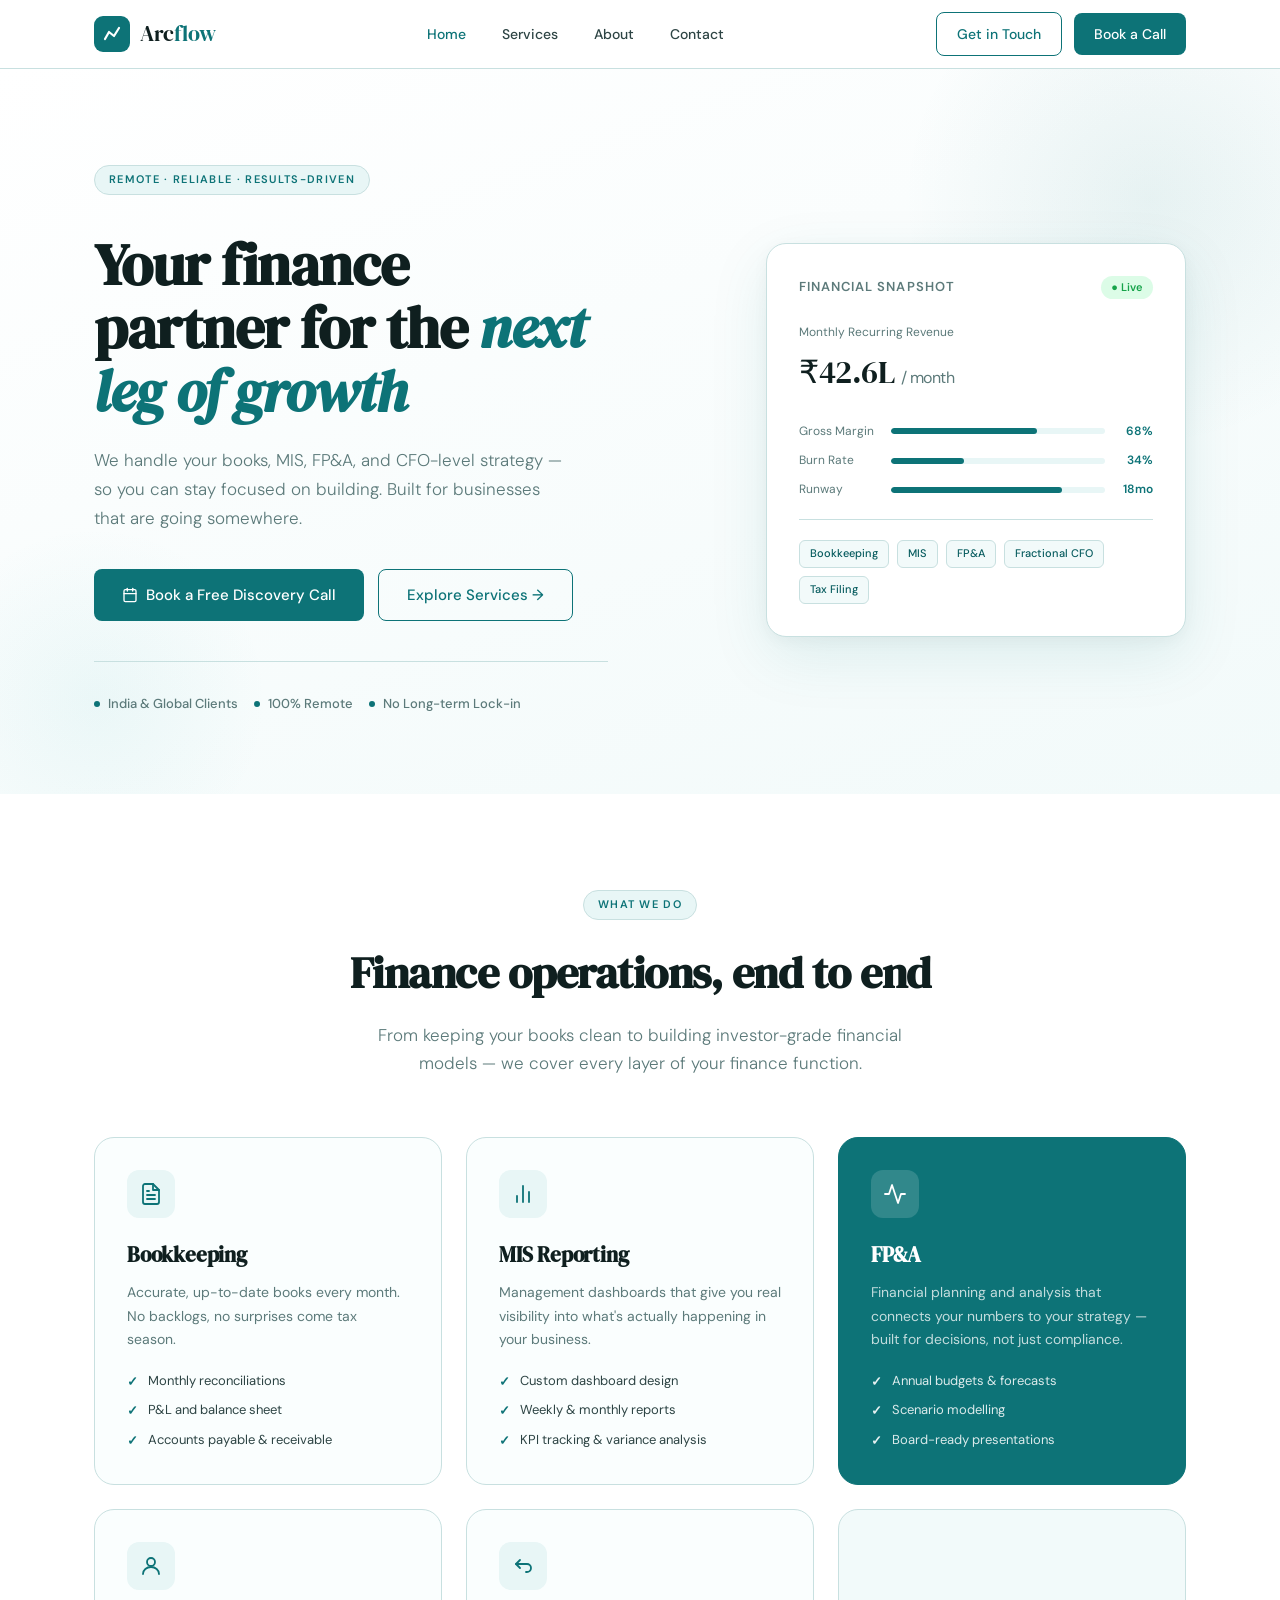
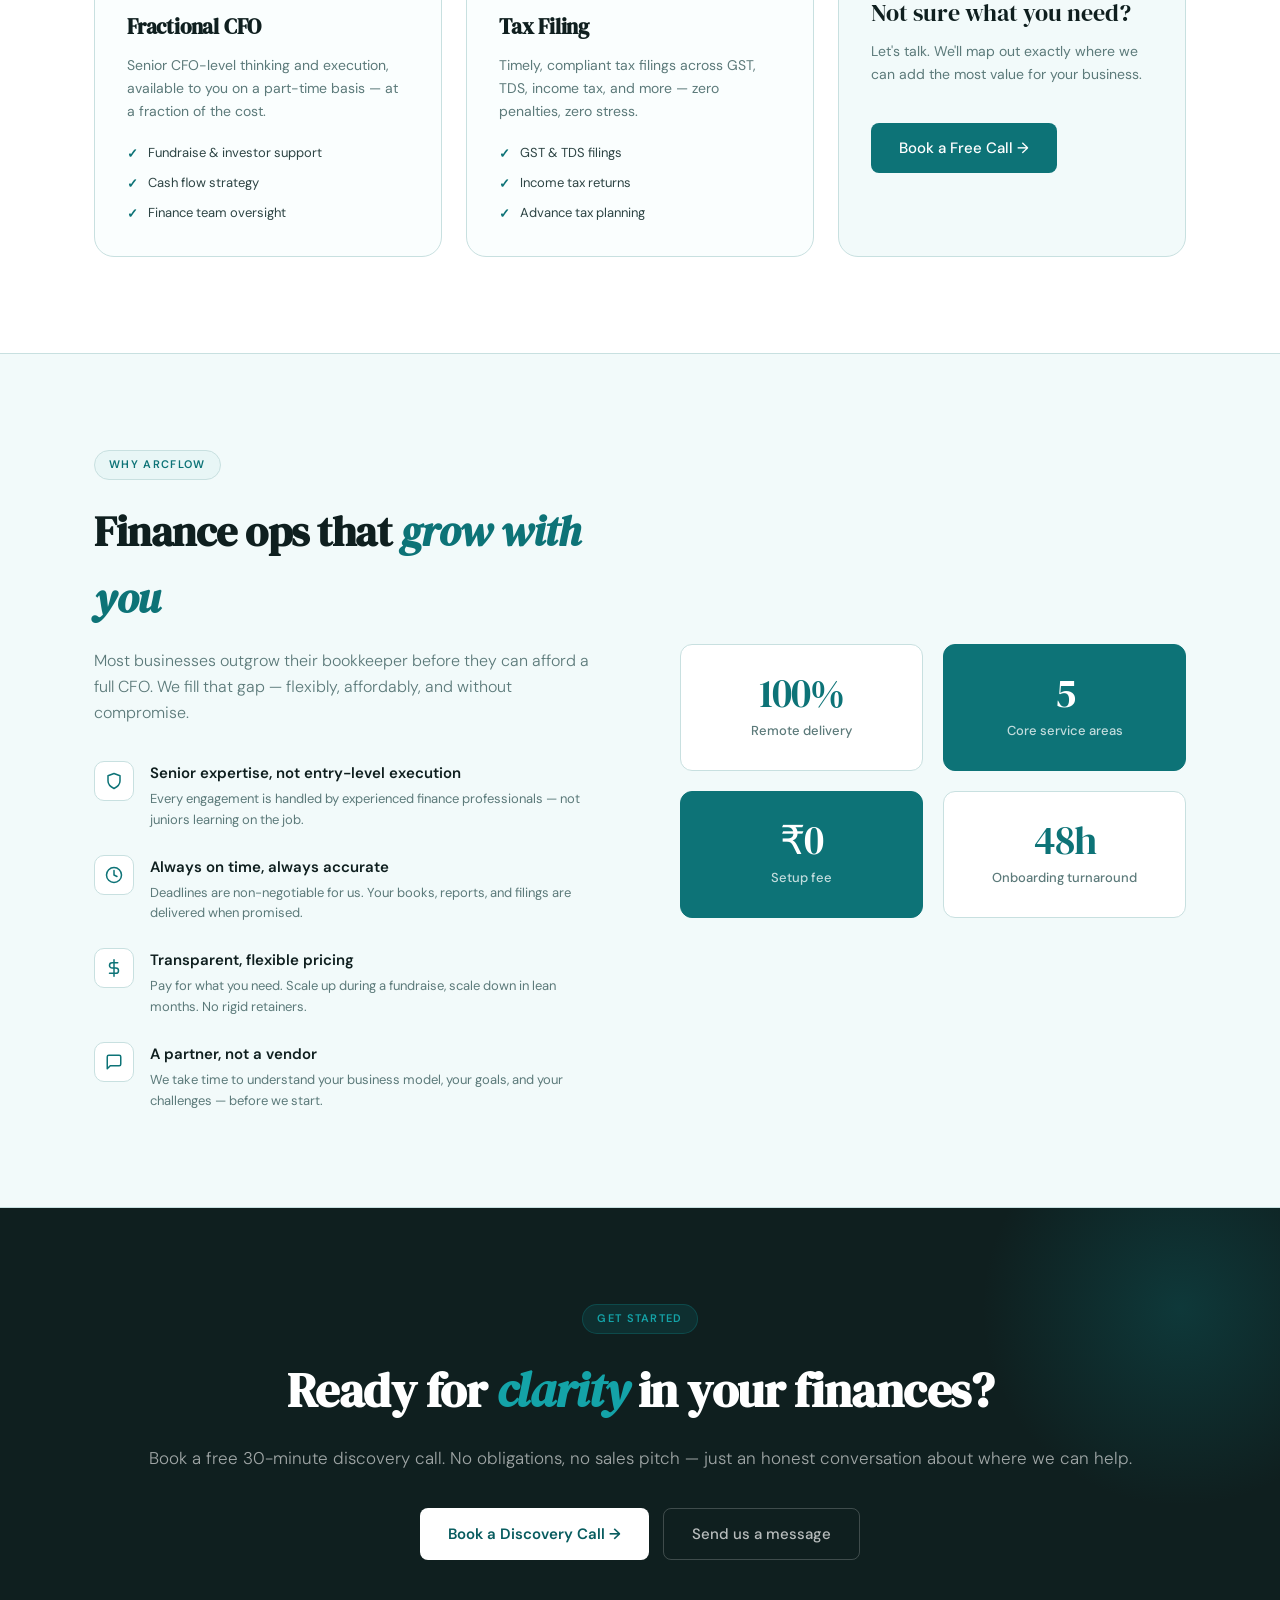
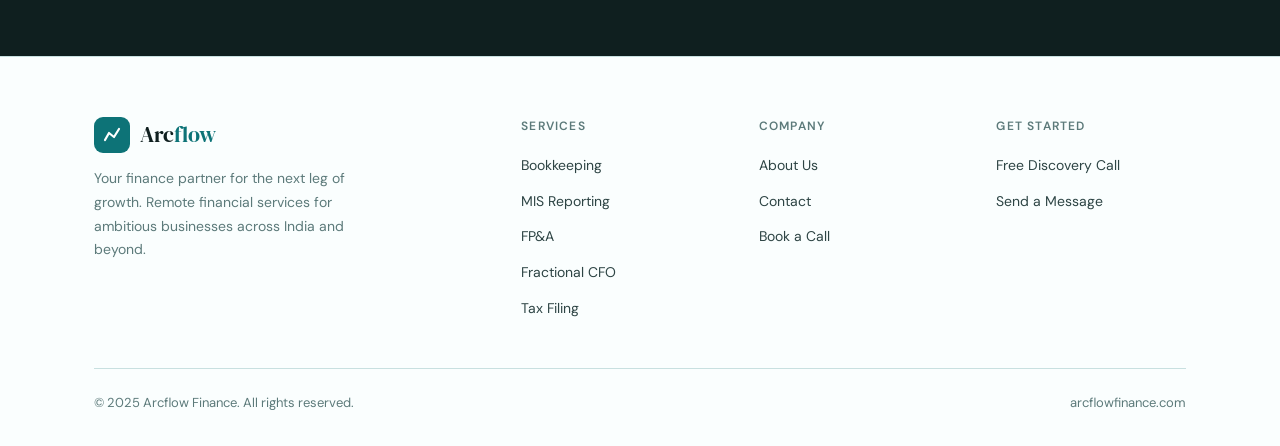
==== index.html @ 94529575 "Add files via upload" ====
<!DOCTYPE html>
<html lang="en">
<head>
  <meta charset="UTF-8" />
  <meta name="viewport" content="width=device-width, initial-scale=1.0" />
  <title>Arcflow Finance — Your Finance Partner for the Next Leg of Growth</title>
  <meta name="description" content="Remote financial services for ambitious businesses. Bookkeeping, MIS, FP&A, Fractional CFO, and Tax Filing — without the full-time cost." />
  <link rel="stylesheet" href="css/styles.css" />
  <link rel="icon" type="image/svg+xml" href="data:image/svg+xml,<svg xmlns='http://www.w3.org/2000/svg' viewBox='0 0 32 32'><rect width='32' height='32' rx='8' fill='%230D7377'/><path d='M8 22 L14 12 L20 17 L26 8' stroke='white' stroke-width='2.5' fill='none' stroke-linecap='round' stroke-linejoin='round'/></svg>" />
</head>
<body>

<!-- NAV -->
<nav>
  <div class="container nav-inner">
    <a href="index.html" class="logo">
      <div class="logo-mark">
        <svg viewBox="0 0 20 20" fill="none" xmlns="http://www.w3.org/2000/svg">
          <path d="M3 15 L7 8 L12 12 L17 4" stroke="white" stroke-width="2.2" stroke-linecap="round" stroke-linejoin="round"/>
        </svg>
      </div>
      <span class="logo-text">Arc<span>flow</span></span>
    </a>
    <ul class="nav-links">
      <li><a href="index.html" class="active">Home</a></li>
      <li><a href="services.html">Services</a></li>
      <li><a href="about.html">About</a></li>
      <li><a href="contact.html">Contact</a></li>
    </ul>
    <div class="nav-cta">
      <a href="contact.html" class="btn btn-ghost" style="padding:10px 20px;font-size:14px;">Get in Touch</a>
      <a href="contact.html#book" class="btn btn-primary" style="padding:10px 20px;font-size:14px;">Book a Call</a>
    </div>
    <div class="hamburger" onclick="toggleNav()">
      <span></span><span></span><span></span>
    </div>
  </div>
</nav>
<div class="mobile-nav" id="mobileNav">
  <a href="index.html">Home</a>
  <a href="services.html">Services</a>
  <a href="about.html">About</a>
  <a href="contact.html">Contact</a>
  <a href="contact.html#book" class="btn btn-primary" style="margin-top:8px;justify-content:center;">Book a Discovery Call</a>
</div>

<!-- HERO -->
<section class="hero">
  <div class="container hero-inner">
    <div class="hero-content">
      <div class="hero-eyebrow">
        <span class="tag">Remote · Reliable · Results-Driven</span>
      </div>
      <h1>Your finance partner for the <em>next leg of growth</em></h1>
      <p class="hero-sub">We handle your books, MIS, FP&amp;A, and CFO-level strategy — so you can stay focused on building. Built for businesses that are going somewhere.</p>
      <div class="hero-actions">
        <a href="contact.html#book" class="btn btn-primary">
          <svg width="16" height="16" viewBox="0 0 24 24" fill="none" stroke="currentColor" stroke-width="2" stroke-linecap="round" stroke-linejoin="round"><rect x="3" y="4" width="18" height="18" rx="2"/><line x1="16" y1="2" x2="16" y2="6"/><line x1="8" y1="2" x2="8" y2="6"/><line x1="3" y1="10" x2="21" y2="10"/></svg>
          Book a Free Discovery Call
        </a>
        <a href="services.html" class="btn btn-ghost">Explore Services →</a>
      </div>
      <div class="hero-trust">
        <div class="trust-item"><div class="trust-dot"></div>India &amp; Global Clients</div>
        <div class="trust-item"><div class="trust-dot"></div>100% Remote</div>
        <div class="trust-item"><div class="trust-dot"></div>No Long-term Lock-in</div>
      </div>
    </div>
    <div class="hero-visual">
      <div class="hero-card">
        <div class="hero-card-header">
          <span class="hero-card-title">Financial Snapshot</span>
          <span class="hero-badge">● Live</span>
        </div>
        <div class="hero-metric">
          <div class="hero-metric-label">Monthly Recurring Revenue</div>
          <div class="hero-metric-value">₹42.6L <span>/ month</span></div>
        </div>
        <div class="hero-bars">
          <div class="hero-bar-row">
            <span class="hero-bar-label">Gross Margin</span>
            <div class="hero-bar-track"><div class="hero-bar-fill" style="width:68%"></div></div>
            <span class="hero-bar-pct">68%</span>
          </div>
          <div class="hero-bar-row">
            <span class="hero-bar-label">Burn Rate</span>
            <div class="hero-bar-track"><div class="hero-bar-fill" style="width:34%"></div></div>
            <span class="hero-bar-pct">34%</span>
          </div>
          <div class="hero-bar-row">
            <span class="hero-bar-label">Runway</span>
            <div class="hero-bar-track"><div class="hero-bar-fill" style="width:80%"></div></div>
            <span class="hero-bar-pct">18mo</span>
          </div>
        </div>
        <div class="hero-services-row">
          <span class="hero-chip">Bookkeeping</span>
          <span class="hero-chip">MIS</span>
          <span class="hero-chip">FP&amp;A</span>
          <span class="hero-chip">Fractional CFO</span>
          <span class="hero-chip">Tax Filing</span>
        </div>
      </div>
    </div>
  </div>
</section>

<!-- SERVICES OVERVIEW -->
<section class="services-section">
  <div class="container">
    <div class="section-header">
      <span class="tag">What We Do</span>
      <h2>Finance operations, end to end</h2>
      <p>From keeping your books clean to building investor-grade financial models — we cover every layer of your finance function.</p>
    </div>
    <div class="services-grid">

      <div class="service-card">
        <div class="service-icon">
          <svg width="24" height="24" viewBox="0 0 24 24" fill="none" stroke="currentColor" stroke-width="1.8" stroke-linecap="round" stroke-linejoin="round"><path d="M14 2H6a2 2 0 0 0-2 2v16a2 2 0 0 0 2 2h12a2 2 0 0 0 2-2V8z"/><polyline points="14,2 14,8 20,8"/><line x1="16" y1="13" x2="8" y2="13"/><line x1="16" y1="17" x2="8" y2="17"/><polyline points="10,9 9,9 8,9"/></svg>
        </div>
        <h3>Bookkeeping</h3>
        <p>Accurate, up-to-date books every month. No backlogs, no surprises come tax season.</p>
        <div class="service-features">
          <span class="service-feature">Monthly reconciliations</span>
          <span class="service-feature">P&L and balance sheet</span>
          <span class="service-feature">Accounts payable &amp; receivable</span>
        </div>
      </div>

      <div class="service-card">
        <div class="service-icon">
          <svg width="24" height="24" viewBox="0 0 24 24" fill="none" stroke="currentColor" stroke-width="1.8" stroke-linecap="round" stroke-linejoin="round"><line x1="18" y1="20" x2="18" y2="10"/><line x1="12" y1="20" x2="12" y2="4"/><line x1="6" y1="20" x2="6" y2="14"/></svg>
        </div>
        <h3>MIS Reporting</h3>
        <p>Management dashboards that give you real visibility into what's actually happening in your business.</p>
        <div class="service-features">
          <span class="service-feature">Custom dashboard design</span>
          <span class="service-feature">Weekly &amp; monthly reports</span>
          <span class="service-feature">KPI tracking &amp; variance analysis</span>
        </div>
      </div>

      <div class="service-card featured">
        <div class="service-icon">
          <svg width="24" height="24" viewBox="0 0 24 24" fill="none" stroke="currentColor" stroke-width="1.8" stroke-linecap="round" stroke-linejoin="round"><polyline points="22,12 18,12 15,21 9,3 6,12 2,12"/></svg>
        </div>
        <h3>FP&amp;A</h3>
        <p>Financial planning and analysis that connects your numbers to your strategy — built for decisions, not just compliance.</p>
        <div class="service-features">
          <span class="service-feature">Annual budgets &amp; forecasts</span>
          <span class="service-feature">Scenario modelling</span>
          <span class="service-feature">Board-ready presentations</span>
        </div>
      </div>

      <div class="service-card">
        <div class="service-icon">
          <svg width="24" height="24" viewBox="0 0 24 24" fill="none" stroke="currentColor" stroke-width="1.8" stroke-linecap="round" stroke-linejoin="round"><circle cx="12" cy="8" r="4"/><path d="M4 20c0-4 3.6-7 8-7s8 3 8 7"/></svg>
        </div>
        <h3>Fractional CFO</h3>
        <p>Senior CFO-level thinking and execution, available to you on a part-time basis — at a fraction of the cost.</p>
        <div class="service-features">
          <span class="service-feature">Fundraise &amp; investor support</span>
          <span class="service-feature">Cash flow strategy</span>
          <span class="service-feature">Finance team oversight</span>
        </div>
      </div>

      <div class="service-card">
        <div class="service-icon">
          <svg width="24" height="24" viewBox="0 0 24 24" fill="none" stroke="currentColor" stroke-width="1.8" stroke-linecap="round" stroke-linejoin="round"><path d="M9 14l-4-4 4-4"/><path d="M5 10h11a4 4 0 0 1 0 8h-1"/></svg>
        </div>
        <h3>Tax Filing</h3>
        <p>Timely, compliant tax filings across GST, TDS, income tax, and more — zero penalties, zero stress.</p>
        <div class="service-features">
          <span class="service-feature">GST &amp; TDS filings</span>
          <span class="service-feature">Income tax returns</span>
          <span class="service-feature">Advance tax planning</span>
        </div>
      </div>

      <div class="service-card" style="display:flex;flex-direction:column;justify-content:center;align-items:flex-start;background:var(--teal-pale);">
        <div style="margin-bottom:16px;">
          <div style="font-family:var(--font-display);font-size:24px;color:var(--ink);margin-bottom:8px;">Not sure what you need?</div>
          <p style="font-size:14px;color:var(--mid);line-height:1.65;">Let's talk. We'll map out exactly where we can add the most value for your business.</p>
        </div>
        <a href="contact.html#book" class="btn btn-primary">Book a Free Call →</a>
      </div>

    </div>
  </div>
</section>

<!-- WHY ARCFLOW -->
<section class="why-section">
  <div class="container why-inner">
    <div class="why-content">
      <span class="tag">Why Arcflow</span>
      <h2>Finance ops that <em>grow with you</em></h2>
      <p>Most businesses outgrow their bookkeeper before they can afford a full CFO. We fill that gap — flexibly, affordably, and without compromise.</p>
      <div class="why-list">
        <div class="why-item">
          <div class="why-item-icon">
            <svg width="18" height="18" viewBox="0 0 24 24" fill="none" stroke="currentColor" stroke-width="2" stroke-linecap="round" stroke-linejoin="round"><path d="M12 22s8-4 8-10V5l-8-3-8 3v7c0 6 8 10 8 10z"/></svg>
          </div>
          <div class="why-item-text">
            <h4>Senior expertise, not entry-level execution</h4>
            <p>Every engagement is handled by experienced finance professionals — not juniors learning on the job.</p>
          </div>
        </div>
        <div class="why-item">
          <div class="why-item-icon">
            <svg width="18" height="18" viewBox="0 0 24 24" fill="none" stroke="currentColor" stroke-width="2" stroke-linecap="round" stroke-linejoin="round"><circle cx="12" cy="12" r="10"/><polyline points="12,6 12,12 16,14"/></svg>
          </div>
          <div class="why-item-text">
            <h4>Always on time, always accurate</h4>
            <p>Deadlines are non-negotiable for us. Your books, reports, and filings are delivered when promised.</p>
          </div>
        </div>
        <div class="why-item">
          <div class="why-item-icon">
            <svg width="18" height="18" viewBox="0 0 24 24" fill="none" stroke="currentColor" stroke-width="2" stroke-linecap="round" stroke-linejoin="round"><line x1="12" y1="1" x2="12" y2="23"/><path d="M17 5H9.5a3.5 3.5 0 0 0 0 7h5a3.5 3.5 0 0 1 0 7H6"/></svg>
          </div>
          <div class="why-item-text">
            <h4>Transparent, flexible pricing</h4>
            <p>Pay for what you need. Scale up during a fundraise, scale down in lean months. No rigid retainers.</p>
          </div>
        </div>
        <div class="why-item">
          <div class="why-item-icon">
            <svg width="18" height="18" viewBox="0 0 24 24" fill="none" stroke="currentColor" stroke-width="2" stroke-linecap="round" stroke-linejoin="round"><path d="M21 15a2 2 0 0 1-2 2H7l-4 4V5a2 2 0 0 1 2-2h14a2 2 0 0 1 2 2z"/></svg>
          </div>
          <div class="why-item-text">
            <h4>A partner, not a vendor</h4>
            <p>We take time to understand your business model, your goals, and your challenges — before we start.</p>
          </div>
        </div>
      </div>
    </div>
    <div class="why-stats">
      <div class="stat-card">
        <div class="stat-num">100%</div>
        <div class="stat-label">Remote delivery</div>
      </div>
      <div class="stat-card dark">
        <div class="stat-num">5</div>
        <div class="stat-label">Core service areas</div>
      </div>
      <div class="stat-card dark">
        <div class="stat-num">₹0</div>
        <div class="stat-label">Setup fee</div>
      </div>
      <div class="stat-card">
        <div class="stat-num">48h</div>
        <div class="stat-label">Onboarding turnaround</div>
      </div>
    </div>
  </div>
</section>

<!-- CTA -->
<section class="cta-section">
  <div class="container cta-inner">
    <span class="tag">Get Started</span>
    <h2>Ready for <em>clarity</em> in your finances?</h2>
    <p>Book a free 30-minute discovery call. No obligations, no sales pitch — just an honest conversation about where we can help.</p>
    <div class="cta-actions">
      <a href="contact.html#book" class="btn btn-white">Book a Discovery Call →</a>
      <a href="contact.html" class="btn" style="background:transparent;color:rgba(255,255,255,0.7);border:1.5px solid rgba(255,255,255,0.2);">Send us a message</a>
    </div>
  </div>
</section>

<!-- FOOTER -->
<footer>
  <div class="container">
    <div class="footer-inner">
      <div class="footer-brand">
        <a href="index.html" class="logo">
          <div class="logo-mark">
            <svg viewBox="0 0 20 20" fill="none"><path d="M3 15 L7 8 L12 12 L17 4" stroke="white" stroke-width="2.2" stroke-linecap="round" stroke-linejoin="round"/></svg>
          </div>
          <span class="logo-text">Arc<span>flow</span></span>
        </a>
        <p>Your finance partner for the next leg of growth. Remote financial services for ambitious businesses across India and beyond.</p>
      </div>
      <div class="footer-col">
        <h5>Services</h5>
        <ul>
          <li><a href="services.html#bookkeeping">Bookkeeping</a></li>
          <li><a href="services.html#mis">MIS Reporting</a></li>
          <li><a href="services.html#fpa">FP&amp;A</a></li>
          <li><a href="services.html#cfo">Fractional CFO</a></li>
          <li><a href="services.html#tax">Tax Filing</a></li>
        </ul>
      </div>
      <div class="footer-col">
        <h5>Company</h5>
        <ul>
          <li><a href="about.html">About Us</a></li>
          <li><a href="contact.html">Contact</a></li>
          <li><a href="contact.html#book">Book a Call</a></li>
        </ul>
      </div>
      <div class="footer-col">
        <h5>Get Started</h5>
        <ul>
          <li><a href="contact.html#book">Free Discovery Call</a></li>
          <li><a href="contact.html">Send a Message</a></li>
        </ul>
      </div>
    </div>
    <div class="footer-bottom">
      <span>© 2025 Arcflow Finance. All rights reserved.</span>
      <span>arcflowfinance.com</span>
    </div>
  </div>
</footer>

<script>
  function toggleNav() {
    document.getElementById('mobileNav').classList.toggle('open');
  }
  // Animate bars on load
  window.addEventListener('load', () => {
    document.querySelectorAll('.hero-bar-fill').forEach(bar => {
      const w = bar.style.width;
      bar.style.width = '0';
      setTimeout(() => { bar.style.width = w; }, 300);
    });
  });
</script>
</body>
</html>
---- css/styles.css ----
@import url('https://fonts.googleapis.com/css2?family=DM+Serif+Display:ital@0;1&family=DM+Sans:ital,opsz,wght@0,9..40,300;0,9..40,400;0,9..40,500;0,9..40,600;1,9..40,300&display=swap');

/* ── Variables ── */
:root {
  --teal:       #0D7377;
  --teal-dark:  #085C5F;
  --teal-light: #14A3A8;
  --teal-mist:  #E8F6F6;
  --teal-pale:  #F2FAFA;
  --ink:        #0F1F1F;
  --ink-soft:   #2D4444;
  --mid:        #5C7A7A;
  --border:     #C8E0E0;
  --white:      #FFFFFF;
  --off-white:  #FAFEFE;

  --font-display: 'DM Serif Display', Georgia, serif;
  --font-body:    'DM Sans', sans-serif;

  --max-w: 1140px;
  --radius: 12px;
  --radius-lg: 20px;
}

/* ── Reset ── */
*, *::before, *::after { box-sizing: border-box; margin: 0; padding: 0; }
html { scroll-behavior: smooth; }
body {
  font-family: var(--font-body);
  color: var(--ink);
  background: var(--white);
  line-height: 1.6;
  -webkit-font-smoothing: antialiased;
}
img { max-width: 100%; display: block; }
a { color: inherit; text-decoration: none; }
ul { list-style: none; }

/* ── Utility ── */
.container { max-width: var(--max-w); margin: 0 auto; padding: 0 24px; }
.tag {
  display: inline-block;
  font-size: 11px;
  font-weight: 600;
  letter-spacing: 0.12em;
  text-transform: uppercase;
  color: var(--teal);
  background: var(--teal-mist);
  border: 1px solid var(--border);
  padding: 5px 14px;
  border-radius: 100px;
  margin-bottom: 18px;
}
.btn {
  display: inline-flex;
  align-items: center;
  gap: 8px;
  font-family: var(--font-body);
  font-size: 15px;
  font-weight: 500;
  padding: 13px 28px;
  border-radius: 8px;
  cursor: pointer;
  transition: all 0.2s ease;
  border: none;
}
.btn-primary {
  background: var(--teal);
  color: var(--white);
}
.btn-primary:hover { background: var(--teal-dark); transform: translateY(-1px); box-shadow: 0 6px 20px rgba(13,115,119,0.25); }
.btn-ghost {
  background: transparent;
  color: var(--teal);
  border: 1.5px solid var(--teal);
}
.btn-ghost:hover { background: var(--teal-mist); }
.btn-white {
  background: var(--white);
  color: var(--teal-dark);
  font-weight: 600;
}
.btn-white:hover { background: var(--teal-pale); transform: translateY(-1px); }

/* ── Nav ── */
nav {
  position: sticky;
  top: 0;
  z-index: 100;
  background: rgba(255,255,255,0.95);
  backdrop-filter: blur(12px);
  border-bottom: 1px solid var(--border);
}
.nav-inner {
  display: flex;
  align-items: center;
  justify-content: space-between;
  height: 68px;
}
.logo {
  display: flex;
  align-items: center;
  gap: 10px;
}
.logo-mark {
  width: 36px;
  height: 36px;
  background: var(--teal);
  border-radius: 9px;
  display: flex;
  align-items: center;
  justify-content: center;
}
.logo-mark svg { width: 20px; height: 20px; }
.logo-text {
  font-family: var(--font-display);
  font-size: 22px;
  color: var(--ink);
  letter-spacing: -0.3px;
}
.logo-text span { color: var(--teal); }
.nav-links {
  display: flex;
  align-items: center;
  gap: 36px;
}
.nav-links a {
  font-size: 14px;
  font-weight: 500;
  color: var(--ink-soft);
  transition: color 0.15s;
}
.nav-links a:hover, .nav-links a.active { color: var(--teal); }
.nav-cta { display: flex; align-items: center; gap: 12px; }
.hamburger { display: none; flex-direction: column; gap: 5px; cursor: pointer; padding: 4px; }
.hamburger span { display: block; width: 22px; height: 2px; background: var(--ink); border-radius: 2px; transition: all 0.3s; }

/* ── Hero ── */
.hero {
  padding: 96px 0 80px;
  background: linear-gradient(160deg, var(--white) 0%, var(--teal-pale) 100%);
  position: relative;
  overflow: hidden;
}
.hero::before {
  content: '';
  position: absolute;
  top: -120px; right: -120px;
  width: 500px; height: 500px;
  background: radial-gradient(circle, rgba(13,115,119,0.08) 0%, transparent 70%);
  border-radius: 50%;
}
.hero::after {
  content: '';
  position: absolute;
  bottom: -80px; left: -80px;
  width: 350px; height: 350px;
  background: radial-gradient(circle, rgba(20,163,168,0.06) 0%, transparent 70%);
  border-radius: 50%;
}
.hero-inner {
  display: grid;
  grid-template-columns: 1fr 1fr;
  gap: 64px;
  align-items: center;
  position: relative;
  z-index: 1;
}
.hero-eyebrow { margin-bottom: 20px; }
.hero h1 {
  font-family: var(--font-display);
  font-size: clamp(38px, 5vw, 58px);
  line-height: 1.1;
  letter-spacing: -1px;
  color: var(--ink);
  margin-bottom: 22px;
}
.hero h1 em {
  font-style: italic;
  color: var(--teal);
}
.hero-sub {
  font-size: 17px;
  color: var(--mid);
  line-height: 1.7;
  max-width: 480px;
  margin-bottom: 36px;
  font-weight: 300;
}
.hero-actions { display: flex; gap: 14px; flex-wrap: wrap; }
.hero-trust {
  display: flex;
  align-items: center;
  gap: 16px;
  margin-top: 40px;
  padding-top: 32px;
  border-top: 1px solid var(--border);
}
.trust-item {
  display: flex;
  align-items: center;
  gap: 8px;
  font-size: 13px;
  color: var(--mid);
  font-weight: 500;
}
.trust-dot {
  width: 6px; height: 6px;
  background: var(--teal);
  border-radius: 50%;
}
.hero-visual {
  display: flex;
  justify-content: flex-end;
}
.hero-card {
  background: var(--white);
  border: 1px solid var(--border);
  border-radius: var(--radius-lg);
  padding: 32px;
  width: 100%;
  max-width: 420px;
  box-shadow: 0 20px 60px rgba(13,115,119,0.1), 0 4px 16px rgba(0,0,0,0.04);
}
.hero-card-header {
  display: flex;
  align-items: center;
  justify-content: space-between;
  margin-bottom: 24px;
}
.hero-card-title { font-size: 13px; font-weight: 600; color: var(--mid); text-transform: uppercase; letter-spacing: 0.08em; }
.hero-badge {
  font-size: 11px;
  font-weight: 600;
  color: #16A34A;
  background: #DCFCE7;
  padding: 3px 10px;
  border-radius: 100px;
}
.hero-metric {
  margin-bottom: 20px;
}
.hero-metric-label { font-size: 12px; color: var(--mid); margin-bottom: 4px; }
.hero-metric-value {
  font-family: var(--font-display);
  font-size: 32px;
  color: var(--ink);
  letter-spacing: -0.5px;
}
.hero-metric-value span { font-size: 16px; color: var(--mid); font-family: var(--font-body); }
.hero-bars { display: flex; flex-direction: column; gap: 10px; margin-top: 24px; }
.hero-bar-row { display: flex; align-items: center; gap: 12px; }
.hero-bar-label { font-size: 12px; color: var(--mid); width: 80px; flex-shrink: 0; }
.hero-bar-track { flex: 1; height: 6px; background: var(--teal-mist); border-radius: 100px; overflow: hidden; }
.hero-bar-fill { height: 100%; background: var(--teal); border-radius: 100px; transition: width 1.2s ease; }
.hero-bar-pct { font-size: 12px; font-weight: 600; color: var(--teal); width: 36px; text-align: right; }
.hero-services-row {
  display: flex;
  flex-wrap: wrap;
  gap: 8px;
  margin-top: 20px;
  padding-top: 20px;
  border-top: 1px solid var(--border);
}
.hero-chip {
  font-size: 11px;
  font-weight: 500;
  color: var(--teal-dark);
  background: var(--teal-pale);
  border: 1px solid var(--border);
  padding: 4px 10px;
  border-radius: 6px;
}

/* ── Services ── */
.services-section { padding: 96px 0; background: var(--white); }
.section-header { text-align: center; margin-bottom: 60px; }
.section-header h2 {
  font-family: var(--font-display);
  font-size: clamp(30px, 4vw, 44px);
  letter-spacing: -0.5px;
  color: var(--ink);
  margin-bottom: 14px;
}
.section-header p { font-size: 17px; color: var(--mid); max-width: 540px; margin: 0 auto; font-weight: 300; }
.services-grid {
  display: grid;
  grid-template-columns: repeat(3, 1fr);
  gap: 24px;
}
.service-card {
  background: var(--off-white);
  border: 1px solid var(--border);
  border-radius: var(--radius-lg);
  padding: 32px;
  transition: all 0.25s ease;
  position: relative;
  overflow: hidden;
}
.service-card::before {
  content: '';
  position: absolute;
  top: 0; left: 0; right: 0;
  height: 3px;
  background: var(--teal);
  transform: scaleX(0);
  transition: transform 0.3s ease;
}
.service-card:hover { border-color: var(--teal-light); box-shadow: 0 12px 40px rgba(13,115,119,0.1); transform: translateY(-3px); }
.service-card:hover::before { transform: scaleX(1); }
.service-icon {
  width: 48px; height: 48px;
  background: var(--teal-mist);
  border-radius: 12px;
  display: flex;
  align-items: center;
  justify-content: center;
  margin-bottom: 20px;
  color: var(--teal);
}
.service-card h3 {
  font-family: var(--font-display);
  font-size: 21px;
  color: var(--ink);
  margin-bottom: 10px;
  letter-spacing: -0.2px;
}
.service-card p { font-size: 14px; color: var(--mid); line-height: 1.65; margin-bottom: 20px; }
.service-features { display: flex; flex-direction: column; gap: 8px; }
.service-feature {
  display: flex;
  align-items: flex-start;
  gap: 10px;
  font-size: 13px;
  color: var(--ink-soft);
}
.service-feature::before {
  content: '✓';
  color: var(--teal);
  font-weight: 700;
  flex-shrink: 0;
  margin-top: 1px;
}
.service-card.featured {
  background: var(--teal);
  border-color: var(--teal);
  color: var(--white);
}
.service-card.featured::before { background: rgba(255,255,255,0.4); }
.service-card.featured .service-icon { background: rgba(255,255,255,0.15); color: var(--white); }
.service-card.featured h3 { color: var(--white); }
.service-card.featured p { color: rgba(255,255,255,0.75); }
.service-card.featured .service-feature { color: rgba(255,255,255,0.85); }
.service-card.featured .service-feature::before { color: rgba(255,255,255,0.9); }

/* ── Why Arcflow ── */
.why-section {
  padding: 96px 0;
  background: var(--teal-pale);
  border-top: 1px solid var(--border);
  border-bottom: 1px solid var(--border);
}
.why-inner {
  display: grid;
  grid-template-columns: 1fr 1fr;
  gap: 80px;
  align-items: center;
}
.why-content h2 {
  font-family: var(--font-display);
  font-size: clamp(30px, 4vw, 42px);
  letter-spacing: -0.5px;
  margin-bottom: 16px;
}
.why-content h2 em { font-style: italic; color: var(--teal); }
.why-content > p { font-size: 16px; color: var(--mid); margin-bottom: 36px; font-weight: 300; }
.why-list { display: flex; flex-direction: column; gap: 24px; }
.why-item { display: flex; gap: 16px; }
.why-item-icon {
  width: 40px; height: 40px;
  background: var(--white);
  border: 1px solid var(--border);
  border-radius: 10px;
  display: flex; align-items: center; justify-content: center;
  color: var(--teal);
  flex-shrink: 0;
}
.why-item-text h4 { font-size: 15px; font-weight: 600; color: var(--ink); margin-bottom: 4px; }
.why-item-text p { font-size: 13px; color: var(--mid); line-height: 1.6; }
.why-stats { display: grid; grid-template-columns: 1fr 1fr; gap: 20px; }
.stat-card {
  background: var(--white);
  border: 1px solid var(--border);
  border-radius: var(--radius);
  padding: 28px 24px;
  text-align: center;
}
.stat-card .stat-num {
  font-family: var(--font-display);
  font-size: 40px;
  color: var(--teal);
  letter-spacing: -1px;
  line-height: 1;
  margin-bottom: 8px;
}
.stat-card .stat-label { font-size: 13px; color: var(--mid); font-weight: 500; }
.stat-card.dark {
  background: var(--teal);
  border-color: var(--teal);
}
.stat-card.dark .stat-num { color: var(--white); }
.stat-card.dark .stat-label { color: rgba(255,255,255,0.75); }

/* ── CTA Banner ── */
.cta-section {
  padding: 96px 0;
  background: var(--ink);
  position: relative;
  overflow: hidden;
}
.cta-section::before {
  content: '';
  position: absolute;
  top: -100px; right: -100px;
  width: 400px; height: 400px;
  background: radial-gradient(circle, rgba(13,115,119,0.3) 0%, transparent 70%);
  border-radius: 50%;
}
.cta-inner { text-align: center; position: relative; z-index: 1; }
.cta-inner .tag { background: rgba(13,115,119,0.2); border-color: rgba(13,115,119,0.4); color: var(--teal-light); }
.cta-inner h2 {
  font-family: var(--font-display);
  font-size: clamp(30px, 4vw, 48px);
  color: var(--white);
  letter-spacing: -0.5px;
  margin-bottom: 16px;
}
.cta-inner h2 em { font-style: italic; color: var(--teal-light); }
.cta-inner p { font-size: 17px; color: rgba(255,255,255,0.6); margin-bottom: 36px; font-weight: 300; }
.cta-actions { display: flex; gap: 14px; justify-content: center; flex-wrap: wrap; }

/* ── Footer ── */
footer {
  background: var(--off-white);
  border-top: 1px solid var(--border);
  padding: 60px 0 32px;
}
.footer-inner {
  display: grid;
  grid-template-columns: 2fr 1fr 1fr 1fr;
  gap: 48px;
  margin-bottom: 48px;
}
.footer-brand p { font-size: 14px; color: var(--mid); margin-top: 14px; line-height: 1.7; max-width: 260px; }
.footer-col h5 {
  font-size: 12px;
  font-weight: 600;
  letter-spacing: 0.1em;
  text-transform: uppercase;
  color: var(--mid);
  margin-bottom: 16px;
}
.footer-col ul { display: flex; flex-direction: column; gap: 10px; }
.footer-col ul a { font-size: 14px; color: var(--ink-soft); transition: color 0.15s; }
.footer-col ul a:hover { color: var(--teal); }
.footer-bottom {
  display: flex;
  align-items: center;
  justify-content: space-between;
  padding-top: 24px;
  border-top: 1px solid var(--border);
  font-size: 13px;
  color: var(--mid);
}

/* ── Page Hero (inner pages) ── */
.page-hero {
  padding: 72px 0 64px;
  background: linear-gradient(160deg, var(--white) 0%, var(--teal-pale) 100%);
  border-bottom: 1px solid var(--border);
}
.page-hero h1 {
  font-family: var(--font-display);
  font-size: clamp(34px, 4vw, 52px);
  letter-spacing: -0.7px;
  margin-bottom: 14px;
}
.page-hero h1 em { font-style: italic; color: var(--teal); }
.page-hero p { font-size: 17px; color: var(--mid); max-width: 560px; font-weight: 300; }

/* ── About Page ── */
.about-section { padding: 80px 0; }
.about-grid { display: grid; grid-template-columns: 1fr 1fr; gap: 80px; align-items: start; }
.about-content h2 {
  font-family: var(--font-display);
  font-size: 32px;
  letter-spacing: -0.3px;
  margin-bottom: 16px;
}
.about-content h2 em { font-style: italic; color: var(--teal); }
.about-content p { font-size: 15px; color: var(--mid); line-height: 1.75; margin-bottom: 16px; }
.values-list { display: flex; flex-direction: column; gap: 16px; margin-top: 32px; }
.value-item {
  display: flex;
  gap: 14px;
  padding: 18px 20px;
  background: var(--teal-pale);
  border: 1px solid var(--border);
  border-radius: var(--radius);
}
.value-icon { color: var(--teal); flex-shrink: 0; margin-top: 2px; }
.value-item h4 { font-size: 14px; font-weight: 600; color: var(--ink); margin-bottom: 3px; }
.value-item p { font-size: 13px; color: var(--mid); margin: 0; }
.about-aside { display: flex; flex-direction: column; gap: 20px; }
.about-card {
  background: var(--off-white);
  border: 1px solid var(--border);
  border-radius: var(--radius-lg);
  padding: 28px;
}
.about-card h3 {
  font-family: var(--font-display);
  font-size: 20px;
  margin-bottom: 16px;
  color: var(--ink);
}
.about-card ul { display: flex; flex-direction: column; gap: 10px; }
.about-card li {
  display: flex;
  align-items: flex-start;
  gap: 10px;
  font-size: 14px;
  color: var(--ink-soft);
}
.about-card li::before {
  content: '→';
  color: var(--teal);
  font-weight: 700;
  flex-shrink: 0;
}
.about-card.teal-card {
  background: var(--teal);
  border-color: var(--teal);
}
.about-card.teal-card h3 { color: var(--white); }
.about-card.teal-card li { color: rgba(255,255,255,0.85); }
.about-card.teal-card li::before { color: rgba(255,255,255,0.7); }

/* ── Services Page ── */
.services-full { padding: 80px 0; }
.service-full-card {
  display: grid;
  grid-template-columns: 1fr 2fr;
  gap: 48px;
  align-items: start;
  padding: 48px 0;
  border-bottom: 1px solid var(--border);
}
.service-full-card:last-child { border-bottom: none; }
.service-full-left { position: sticky; top: 100px; }
.service-full-number {
  font-family: var(--font-display);
  font-size: 80px;
  color: var(--border);
  line-height: 1;
  margin-bottom: 16px;
  letter-spacing: -2px;
}
.service-full-left h3 {
  font-family: var(--font-display);
  font-size: 28px;
  color: var(--ink);
  margin-bottom: 12px;
  letter-spacing: -0.3px;
}
.service-full-left p { font-size: 14px; color: var(--mid); line-height: 1.7; }
.service-full-right { display: flex; flex-direction: column; gap: 16px; }
.service-detail-card {
  background: var(--off-white);
  border: 1px solid var(--border);
  border-radius: var(--radius);
  padding: 24px;
}
.service-detail-card h4 { font-size: 15px; font-weight: 600; color: var(--ink); margin-bottom: 8px; }
.service-detail-card p { font-size: 14px; color: var(--mid); line-height: 1.65; }
.service-full-card .service-icon { width: 56px; height: 56px; border-radius: 14px; margin-bottom: 20px; }

/* ── Contact Page ── */
.contact-section { padding: 80px 0; }
.contact-grid { display: grid; grid-template-columns: 1fr 1.4fr; gap: 60px; align-items: start; }
.contact-info h2 {
  font-family: var(--font-display);
  font-size: 32px;
  letter-spacing: -0.3px;
  margin-bottom: 14px;
}
.contact-info h2 em { font-style: italic; color: var(--teal); }
.contact-info > p { font-size: 15px; color: var(--mid); line-height: 1.7; margin-bottom: 36px; }
.contact-items { display: flex; flex-direction: column; gap: 20px; margin-bottom: 36px; }
.contact-item {
  display: flex;
  gap: 14px;
  align-items: flex-start;
}
.contact-item-icon {
  width: 40px; height: 40px;
  background: var(--teal-mist);
  border: 1px solid var(--border);
  border-radius: 10px;
  display: flex; align-items: center; justify-content: center;
  color: var(--teal);
  flex-shrink: 0;
}
.contact-item h4 { font-size: 14px; font-weight: 600; color: var(--ink); margin-bottom: 2px; }
.contact-item p { font-size: 13px; color: var(--mid); }
.calendly-wrapper {
  background: var(--teal-pale);
  border: 1px solid var(--border);
  border-radius: var(--radius-lg);
  padding: 28px;
  margin-top: 24px;
}
.calendly-wrapper h3 {
  font-family: var(--font-display);
  font-size: 20px;
  margin-bottom: 8px;
  color: var(--ink);
}
.calendly-wrapper p { font-size: 13px; color: var(--mid); margin-bottom: 16px; }
.contact-form-wrap {
  background: var(--white);
  border: 1px solid var(--border);
  border-radius: var(--radius-lg);
  padding: 40px;
  box-shadow: 0 8px 40px rgba(13,115,119,0.07);
}
.contact-form-wrap h3 {
  font-family: var(--font-display);
  font-size: 24px;
  margin-bottom: 24px;
  color: var(--ink);
}
.form-group { margin-bottom: 20px; }
.form-row { display: grid; grid-template-columns: 1fr 1fr; gap: 16px; }
label { display: block; font-size: 13px; font-weight: 500; color: var(--ink-soft); margin-bottom: 6px; }
input, select, textarea {
  width: 100%;
  font-family: var(--font-body);
  font-size: 14px;
  color: var(--ink);
  background: var(--off-white);
  border: 1.5px solid var(--border);
  border-radius: 8px;
  padding: 11px 14px;
  transition: border-color 0.2s, box-shadow 0.2s;
  outline: none;
}
input:focus, select:focus, textarea:focus {
  border-color: var(--teal);
  box-shadow: 0 0 0 3px rgba(13,115,119,0.1);
  background: var(--white);
}
textarea { resize: vertical; min-height: 110px; }
.form-submit { width: 100%; padding: 14px; font-size: 15px; }
.form-note { font-size: 12px; color: var(--mid); margin-top: 10px; text-align: center; }
.success-msg {
  display: none;
  text-align: center;
  padding: 24px;
  background: #DCFCE7;
  border: 1px solid #86EFAC;
  border-radius: var(--radius);
  color: #166534;
  font-weight: 500;
  margin-top: 16px;
}

/* ── Mobile Nav ── */
.mobile-nav {
  display: none;
  position: fixed;
  top: 68px; left: 0; right: 0;
  background: var(--white);
  border-bottom: 1px solid var(--border);
  padding: 20px 24px;
  flex-direction: column;
  gap: 16px;
  z-index: 99;
  box-shadow: 0 8px 24px rgba(0,0,0,0.08);
}
.mobile-nav a {
  font-size: 16px;
  font-weight: 500;
  color: var(--ink-soft);
  padding: 8px 0;
  border-bottom: 1px solid var(--border);
}
.mobile-nav a:last-child { border-bottom: none; }
.mobile-nav.open { display: flex; }

/* ── Responsive ── */
@media (max-width: 900px) {
  .hero-inner { grid-template-columns: 1fr; gap: 48px; }
  .hero-visual { justify-content: flex-start; }
  .hero-card { max-width: 100%; }
  .services-grid { grid-template-columns: 1fr 1fr; }
  .why-inner { grid-template-columns: 1fr; gap: 48px; }
  .footer-inner { grid-template-columns: 1fr 1fr; gap: 36px; }
  .about-grid { grid-template-columns: 1fr; gap: 48px; }
  .contact-grid { grid-template-columns: 1fr; }
  .service-full-card { grid-template-columns: 1fr; gap: 24px; }
  .service-full-left { position: static; }
  .nav-links, .nav-cta { display: none; }
  .hamburger { display: flex; }
}
@media (max-width: 600px) {
  .services-grid { grid-template-columns: 1fr; }
  .why-stats { grid-template-columns: 1fr 1fr; }
  .footer-inner { grid-template-columns: 1fr; gap: 28px; }
  .form-row { grid-template-columns: 1fr; }
  .hero { padding: 64px 0 56px; }
}
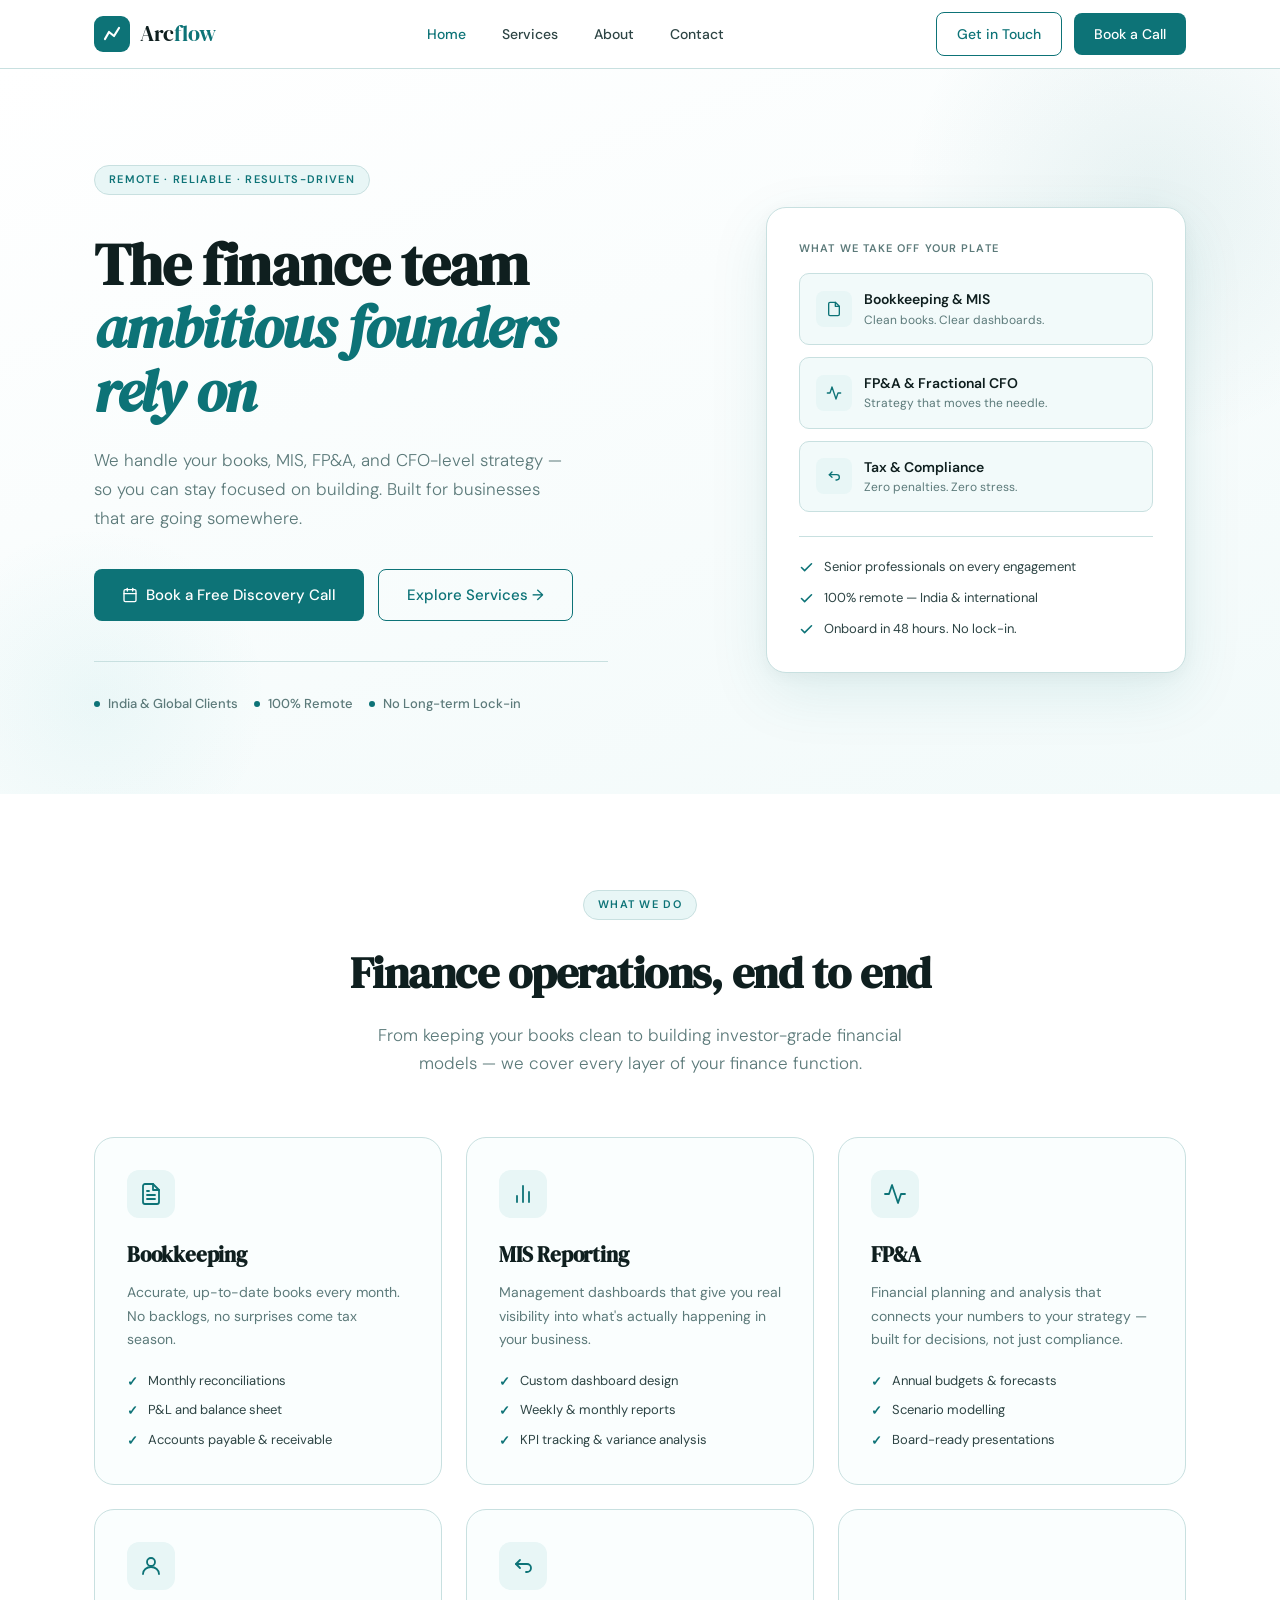
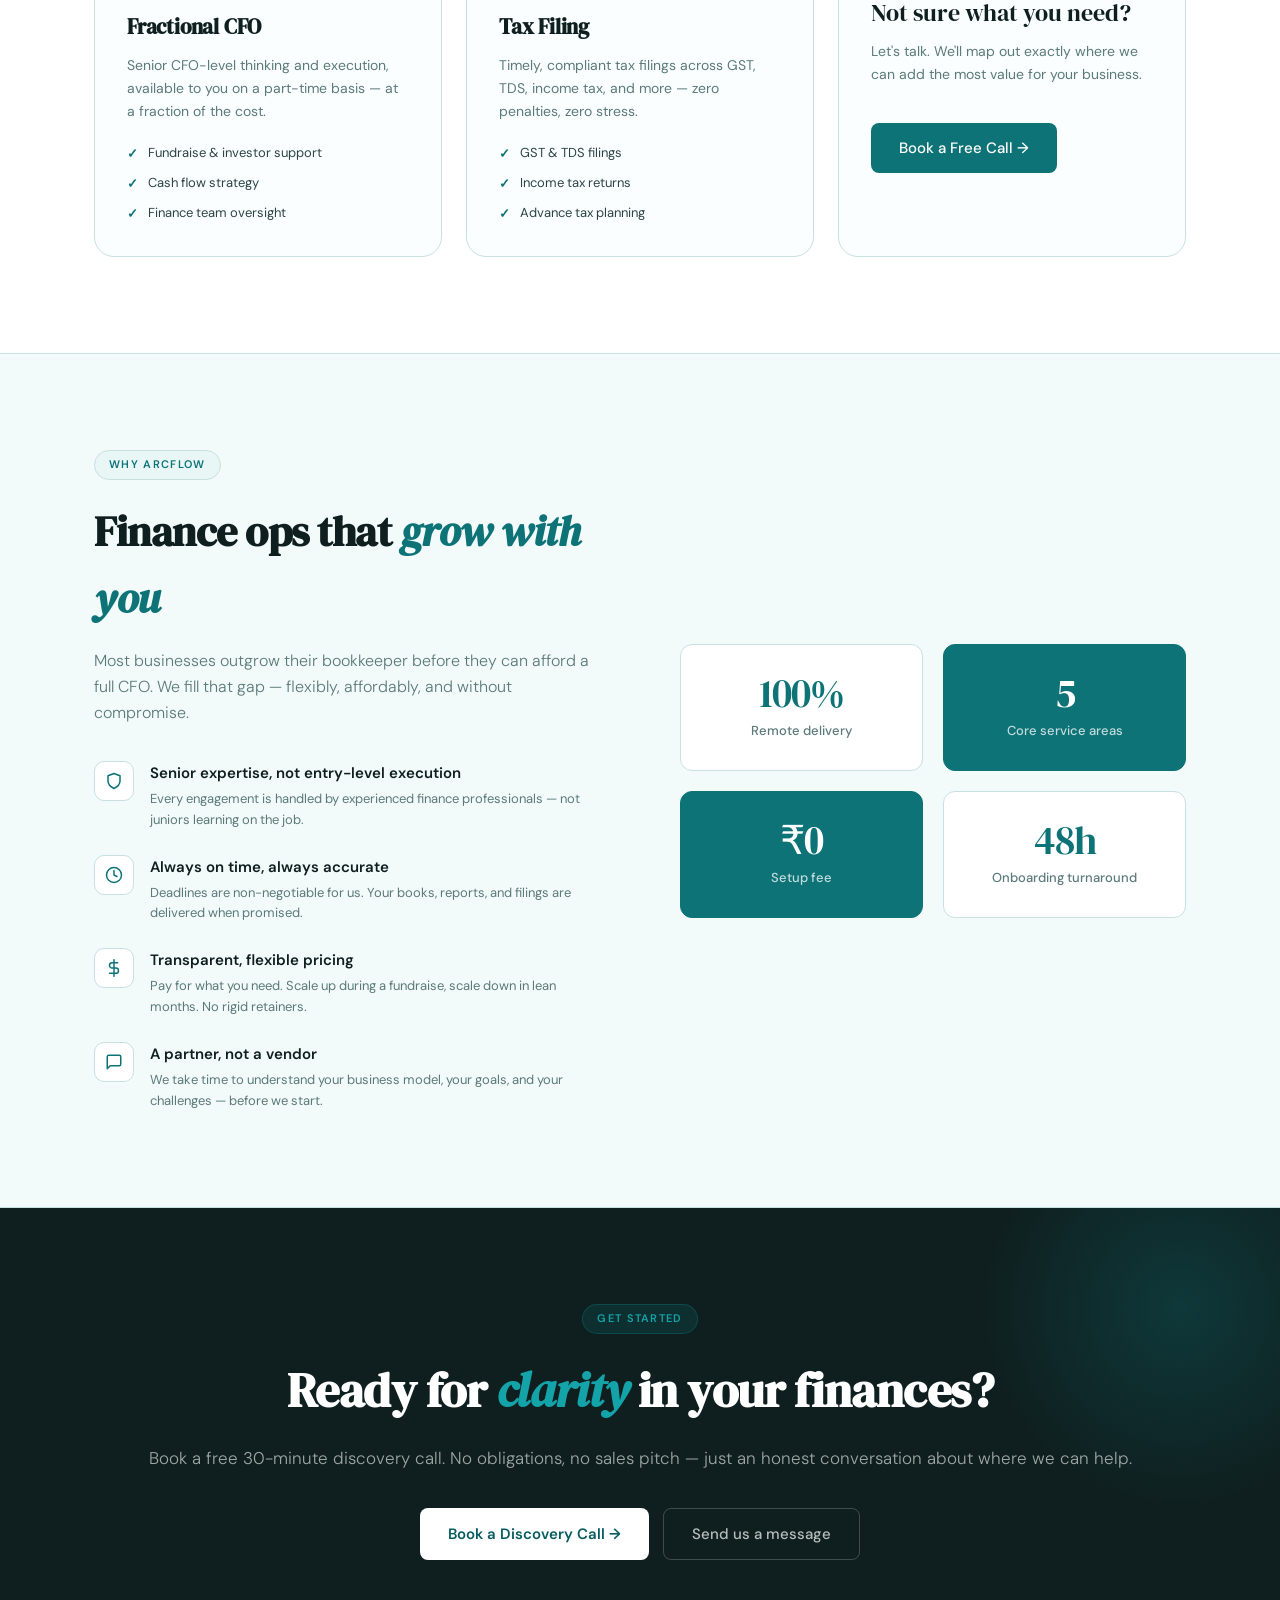
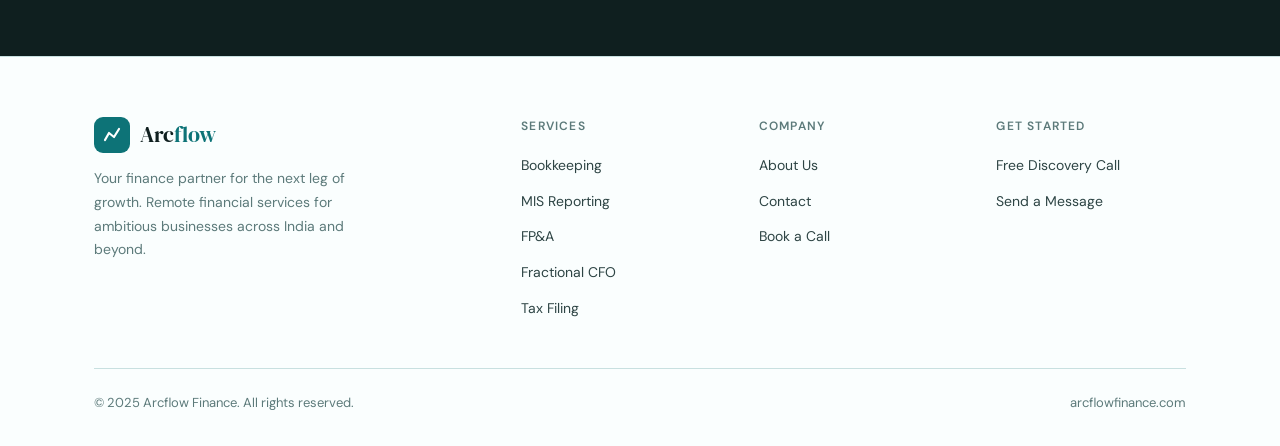
==== commit 10f6215f: "Add files via upload" ====
--- a/index.html
+++ b/index.html
@@ -51,7 +51,7 @@
       <div class="hero-eyebrow">
         <span class="tag">Remote · Reliable · Results-Driven</span>
       </div>
-      <h1>Your finance partner for the <em>next leg of growth</em></h1>
+      <h1>The finance team <em>ambitious founders rely on</em></h1>
       <p class="hero-sub">We handle your books, MIS, FP&amp;A, and CFO-level strategy — so you can stay focused on building. Built for businesses that are going somewhere.</p>
       <div class="hero-actions">
         <a href="contact.html#book" class="btn btn-primary">
@@ -68,37 +68,51 @@
     </div>
     <div class="hero-visual">
       <div class="hero-card">
-        <div class="hero-card-header">
-          <span class="hero-card-title">Financial Snapshot</span>
-          <span class="hero-badge">● Live</span>
-        </div>
-        <div class="hero-metric">
-          <div class="hero-metric-label">Monthly Recurring Revenue</div>
-          <div class="hero-metric-value">₹42.6L <span>/ month</span></div>
-        </div>
-        <div class="hero-bars">
-          <div class="hero-bar-row">
-            <span class="hero-bar-label">Gross Margin</span>
-            <div class="hero-bar-track"><div class="hero-bar-fill" style="width:68%"></div></div>
-            <span class="hero-bar-pct">68%</span>
-          </div>
-          <div class="hero-bar-row">
-            <span class="hero-bar-label">Burn Rate</span>
-            <div class="hero-bar-track"><div class="hero-bar-fill" style="width:34%"></div></div>
-            <span class="hero-bar-pct">34%</span>
-          </div>
-          <div class="hero-bar-row">
-            <span class="hero-bar-label">Runway</span>
-            <div class="hero-bar-track"><div class="hero-bar-fill" style="width:80%"></div></div>
-            <span class="hero-bar-pct">18mo</span>
-          </div>
-        </div>
-        <div class="hero-services-row">
-          <span class="hero-chip">Bookkeeping</span>
-          <span class="hero-chip">MIS</span>
-          <span class="hero-chip">FP&amp;A</span>
-          <span class="hero-chip">Fractional CFO</span>
-          <span class="hero-chip">Tax Filing</span>
+        <div style="margin-bottom:24px;">
+          <div class="hero-card-title" style="font-size:11px;font-weight:600;letter-spacing:0.1em;text-transform:uppercase;color:var(--mid);margin-bottom:16px;">What we take off your plate</div>
+          <div style="display:flex;flex-direction:column;gap:12px;">
+            <div style="display:flex;align-items:center;gap:12px;padding:14px 16px;background:var(--teal-pale);border:1px solid var(--border);border-radius:10px;">
+              <div style="width:36px;height:36px;background:var(--teal-mist);border-radius:8px;display:flex;align-items:center;justify-content:center;color:var(--teal);flex-shrink:0;">
+                <svg width="16" height="16" viewBox="0 0 24 24" fill="none" stroke="currentColor" stroke-width="2" stroke-linecap="round" stroke-linejoin="round"><path d="M14 2H6a2 2 0 0 0-2 2v16a2 2 0 0 0 2 2h12a2 2 0 0 0 2-2V8z"/><polyline points="14,2 14,8 20,8"/></svg>
+              </div>
+              <div>
+                <div style="font-size:14px;font-weight:600;color:var(--ink);">Bookkeeping &amp; MIS</div>
+                <div style="font-size:12px;color:var(--mid);">Clean books. Clear dashboards.</div>
+              </div>
+            </div>
+            <div style="display:flex;align-items:center;gap:12px;padding:14px 16px;background:var(--teal-pale);border:1px solid var(--border);border-radius:10px;">
+              <div style="width:36px;height:36px;background:var(--teal-mist);border-radius:8px;display:flex;align-items:center;justify-content:center;color:var(--teal);flex-shrink:0;">
+                <svg width="16" height="16" viewBox="0 0 24 24" fill="none" stroke="currentColor" stroke-width="2" stroke-linecap="round" stroke-linejoin="round"><polyline points="22,12 18,12 15,21 9,3 6,12 2,12"/></svg>
+              </div>
+              <div>
+                <div style="font-size:14px;font-weight:600;color:var(--ink);">FP&amp;A &amp; Fractional CFO</div>
+                <div style="font-size:12px;color:var(--mid);">Strategy that moves the needle.</div>
+              </div>
+            </div>
+            <div style="display:flex;align-items:center;gap:12px;padding:14px 16px;background:var(--teal-pale);border:1px solid var(--border);border-radius:10px;">
+              <div style="width:36px;height:36px;background:var(--teal-mist);border-radius:8px;display:flex;align-items:center;justify-content:center;color:var(--teal);flex-shrink:0;">
+                <svg width="16" height="16" viewBox="0 0 24 24" fill="none" stroke="currentColor" stroke-width="2" stroke-linecap="round" stroke-linejoin="round"><path d="M9 14l-4-4 4-4"/><path d="M5 10h11a4 4 0 0 1 0 8h-1"/></svg>
+              </div>
+              <div>
+                <div style="font-size:14px;font-weight:600;color:var(--ink);">Tax &amp; Compliance</div>
+                <div style="font-size:12px;color:var(--mid);">Zero penalties. Zero stress.</div>
+              </div>
+            </div>
+          </div>
+        </div>
+        <div style="padding-top:20px;border-top:1px solid var(--border);display:flex;flex-direction:column;gap:10px;">
+          <div style="display:flex;align-items:center;gap:10px;font-size:13px;color:var(--ink-soft);">
+            <svg width="15" height="15" viewBox="0 0 24 24" fill="none" stroke="var(--teal)" stroke-width="2.5" stroke-linecap="round" stroke-linejoin="round"><polyline points="20,6 9,17 4,12"/></svg>
+            Senior professionals on every engagement
+          </div>
+          <div style="display:flex;align-items:center;gap:10px;font-size:13px;color:var(--ink-soft);">
+            <svg width="15" height="15" viewBox="0 0 24 24" fill="none" stroke="var(--teal)" stroke-width="2.5" stroke-linecap="round" stroke-linejoin="round"><polyline points="20,6 9,17 4,12"/></svg>
+            100% remote — India &amp; international
+          </div>
+          <div style="display:flex;align-items:center;gap:10px;font-size:13px;color:var(--ink-soft);">
+            <svg width="15" height="15" viewBox="0 0 24 24" fill="none" stroke="var(--teal)" stroke-width="2.5" stroke-linecap="round" stroke-linejoin="round"><polyline points="20,6 9,17 4,12"/></svg>
+            Onboard in 48 hours. No lock-in.
+          </div>
         </div>
       </div>
     </div>
@@ -141,7 +155,7 @@
         </div>
       </div>
 
-      <div class="service-card featured">
+            <div class="service-card">
         <div class="service-icon">
           <svg width="24" height="24" viewBox="0 0 24 24" fill="none" stroke="currentColor" stroke-width="1.8" stroke-linecap="round" stroke-linejoin="round"><polyline points="22,12 18,12 15,21 9,3 6,12 2,12"/></svg>
         </div>
@@ -180,7 +194,7 @@
         </div>
       </div>
 
-      <div class="service-card" style="display:flex;flex-direction:column;justify-content:center;align-items:flex-start;background:var(--teal-pale);">
+      <div class="service-card" style="display:flex;flex-direction:column;justify-content:center;align-items:flex-start;">
         <div style="margin-bottom:16px;">
           <div style="font-family:var(--font-display);font-size:24px;color:var(--ink);margin-bottom:8px;">Not sure what you need?</div>
           <p style="font-size:14px;color:var(--mid);line-height:1.65;">Let's talk. We'll map out exactly where we can add the most value for your business.</p>
@@ -322,14 +336,7 @@
   function toggleNav() {
     document.getElementById('mobileNav').classList.toggle('open');
   }
-  // Animate bars on load
-  window.addEventListener('load', () => {
-    document.querySelectorAll('.hero-bar-fill').forEach(bar => {
-      const w = bar.style.width;
-      bar.style.width = '0';
-      setTimeout(() => { bar.style.width = w; }, 300);
-    });
-  });
+
 </script>
 </body>
 </html>
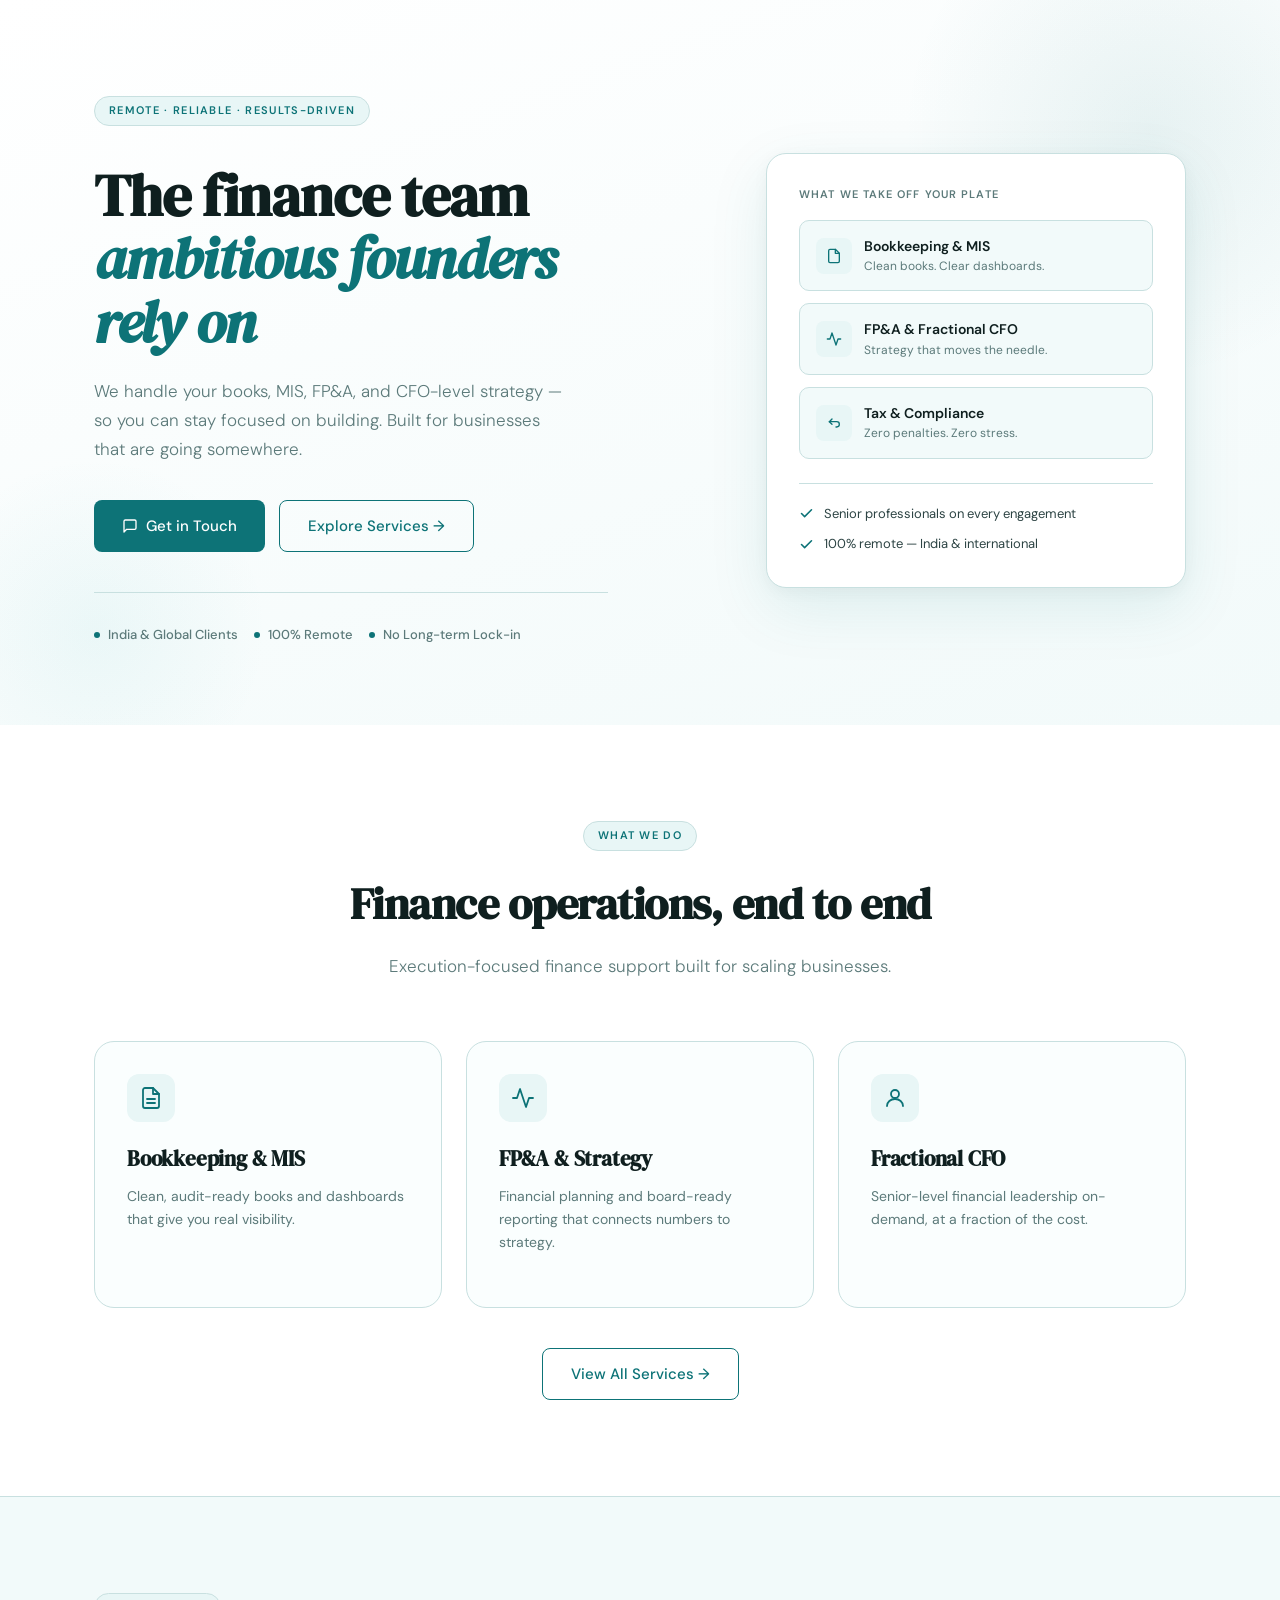
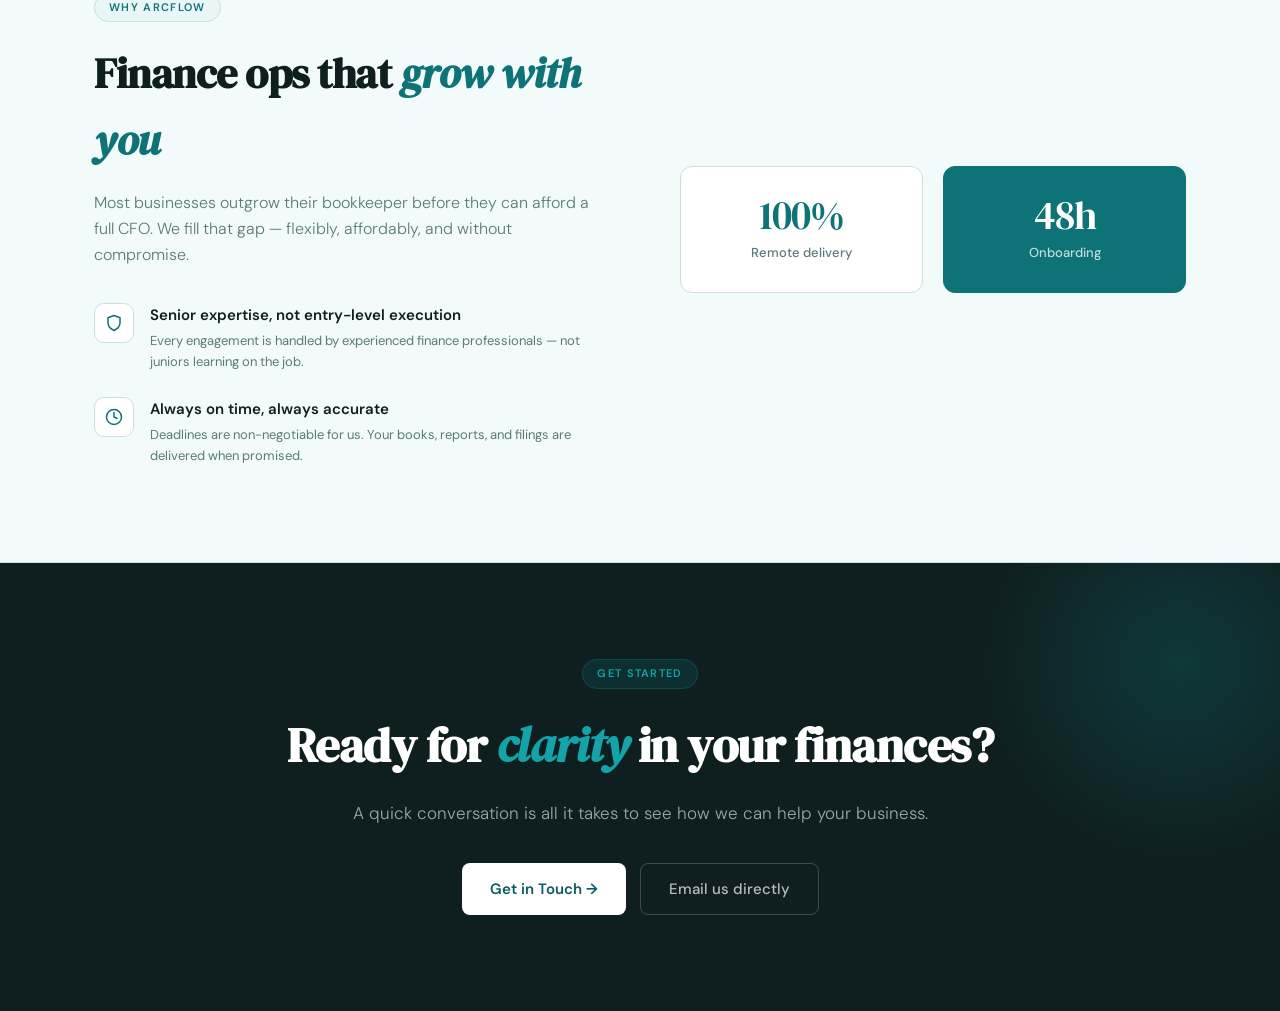
==== commit 175abbc8: "Add files via upload" ====
--- a/index.html
+++ b/index.html
@@ -3,340 +3,237 @@
 <head>
   <meta charset="UTF-8" />
   <meta name="viewport" content="width=device-width, initial-scale=1.0" />
-  <title>Arcflow Finance — Your Finance Partner for the Next Leg of Growth</title>
-  <meta name="description" content="Remote financial services for ambitious businesses. Bookkeeping, MIS, FP&A, Fractional CFO, and Tax Filing — without the full-time cost." />
+  <title>Arcflow Finance — Fractional CFO & Remote Bookkeeping for Startups</title>
+  <meta name="description" content="Professional remote finance team for ambitious founders. We handle Bookkeeping, MIS, FP&A, and Fractional CFO services across India and beyond." />
+  <meta name="keywords" content="Fractional CFO India, Remote Bookkeeping, Startup Finance, MIS Reporting, FP&A Services, Outsourced Finance Team" />
+  
+  <!-- Canonical -->
+  <link rel="canonical" href="https://arcflowfinance.com/" />
+
+  <!-- Open Graph / Social -->
+  <meta property="og:type" content="website" />
+  <meta property="og:url" content="https://arcflowfinance.com/" />
+  <meta property="og:title" content="Arcflow Finance — Fractional CFO & Remote Finance Operations" />
+  <meta property="og:description" content="Scale your business with expert bookkeeping and strategic financial leadership on-demand." />
+  <meta property="og:image" content="https://arcflowfinance.com/assets/og-image.jpg" />
+
+  <!-- Twitter -->
+  <meta property="twitter:card" content="summary_large_image" />
+  <meta property="twitter:url" content="https://arcflowfinance.com/" />
+  <meta property="twitter:title" content="Arcflow Finance — Fractional CFO & Remote Finance Operations" />
+  <meta property="twitter:description" content="Scale your business with expert bookkeeping and strategic financial leadership on-demand." />
+  <meta property="twitter:image" content="https://arcflowfinance.com/assets/og-image.jpg" />
+
+  <!-- Structured Data (JSON-LD) -->
+  <script type="application/ld+json">
+  {
+    "@context": "https://schema.org",
+    "@type": "ProfessionalService",
+    "name": "Arcflow Finance",
+    "image": "https://arcflowfinance.com/assets/logo.png",
+    "@id": "https://arcflowfinance.com/",
+    "url": "https://arcflowfinance.com/",
+    "telephone": "",
+    "address": {
+      "@type": "PostalAddress",
+      "addressCountry": "IN"
+    },
+    "openingHoursSpecification": {
+      "@type": "OpeningHoursSpecification",
+      "dayOfWeek": [
+        "Monday",
+        "Tuesday",
+        "Wednesday",
+        "Thursday",
+        "Friday"
+      ],
+      "opens": "09:00",
+      "closes": "20:00"
+    },
+    "sameAs": [
+      "https://www.linkedin.com/company/arcflowfinance"
+    ]
+  }
+  </script>
+
   <link rel="stylesheet" href="css/styles.css" />
   <link rel="icon" type="image/svg+xml" href="data:image/svg+xml,<svg xmlns='http://www.w3.org/2000/svg' viewBox='0 0 32 32'><rect width='32' height='32' rx='8' fill='%230D7377'/><path d='M8 22 L14 12 L20 17 L26 8' stroke='white' stroke-width='2.5' fill='none' stroke-linecap='round' stroke-linejoin='round'/></svg>" />
 </head>
 <body>
 
-<!-- NAV -->
-<nav>
-  <div class="container nav-inner">
-    <a href="index.html" class="logo">
-      <div class="logo-mark">
-        <svg viewBox="0 0 20 20" fill="none" xmlns="http://www.w3.org/2000/svg">
-          <path d="M3 15 L7 8 L12 12 L17 4" stroke="white" stroke-width="2.2" stroke-linecap="round" stroke-linejoin="round"/>
-        </svg>
-      </div>
-      <span class="logo-text">Arc<span>flow</span></span>
-    </a>
-    <ul class="nav-links">
-      <li><a href="index.html" class="active">Home</a></li>
-      <li><a href="services.html">Services</a></li>
-      <li><a href="about.html">About</a></li>
-      <li><a href="contact.html">Contact</a></li>
-    </ul>
-    <div class="nav-cta">
-      <a href="contact.html" class="btn btn-ghost" style="padding:10px 20px;font-size:14px;">Get in Touch</a>
-      <a href="contact.html#book" class="btn btn-primary" style="padding:10px 20px;font-size:14px;">Book a Call</a>
-    </div>
-    <div class="hamburger" onclick="toggleNav()">
-      <span></span><span></span><span></span>
-    </div>
-  </div>
-</nav>
-<div class="mobile-nav" id="mobileNav">
-  <a href="index.html">Home</a>
-  <a href="services.html">Services</a>
-  <a href="about.html">About</a>
-  <a href="contact.html">Contact</a>
-  <a href="contact.html#book" class="btn btn-primary" style="margin-top:8px;justify-content:center;">Book a Discovery Call</a>
-</div>
-
-<!-- HERO -->
-<section class="hero">
-  <div class="container hero-inner">
-    <div class="hero-content">
-      <div class="hero-eyebrow">
-        <span class="tag">Remote · Reliable · Results-Driven</span>
-      </div>
-      <h1>The finance team <em>ambitious founders rely on</em></h1>
-      <p class="hero-sub">We handle your books, MIS, FP&amp;A, and CFO-level strategy — so you can stay focused on building. Built for businesses that are going somewhere.</p>
-      <div class="hero-actions">
-        <a href="contact.html#book" class="btn btn-primary">
-          <svg width="16" height="16" viewBox="0 0 24 24" fill="none" stroke="currentColor" stroke-width="2" stroke-linecap="round" stroke-linejoin="round"><rect x="3" y="4" width="18" height="18" rx="2"/><line x1="16" y1="2" x2="16" y2="6"/><line x1="8" y1="2" x2="8" y2="6"/><line x1="3" y1="10" x2="21" y2="10"/></svg>
-          Book a Free Discovery Call
-        </a>
-        <a href="services.html" class="btn btn-ghost">Explore Services →</a>
-      </div>
-      <div class="hero-trust">
-        <div class="trust-item"><div class="trust-dot"></div>India &amp; Global Clients</div>
-        <div class="trust-item"><div class="trust-dot"></div>100% Remote</div>
-        <div class="trust-item"><div class="trust-dot"></div>No Long-term Lock-in</div>
-      </div>
-    </div>
-    <div class="hero-visual">
-      <div class="hero-card">
-        <div style="margin-bottom:24px;">
-          <div class="hero-card-title" style="font-size:11px;font-weight:600;letter-spacing:0.1em;text-transform:uppercase;color:var(--mid);margin-bottom:16px;">What we take off your plate</div>
-          <div style="display:flex;flex-direction:column;gap:12px;">
-            <div style="display:flex;align-items:center;gap:12px;padding:14px 16px;background:var(--teal-pale);border:1px solid var(--border);border-radius:10px;">
-              <div style="width:36px;height:36px;background:var(--teal-mist);border-radius:8px;display:flex;align-items:center;justify-content:center;color:var(--teal);flex-shrink:0;">
-                <svg width="16" height="16" viewBox="0 0 24 24" fill="none" stroke="currentColor" stroke-width="2" stroke-linecap="round" stroke-linejoin="round"><path d="M14 2H6a2 2 0 0 0-2 2v16a2 2 0 0 0 2 2h12a2 2 0 0 0 2-2V8z"/><polyline points="14,2 14,8 20,8"/></svg>
+  <div id="nav-placeholder"></div>
+
+  <!-- HERO -->
+  <section class="hero">
+    <div class="container hero-inner">
+      <div class="hero-content">
+        <div class="hero-eyebrow">
+          <span class="tag">Remote · Reliable · Results-Driven</span>
+        </div>
+        <h1>The finance team <em>ambitious founders rely on</em></h1>
+        <p class="hero-sub">We handle your books, MIS, FP&amp;A, and CFO-level strategy — so you can stay focused on building. Built for businesses that are going somewhere.</p>
+        <div class="hero-actions">
+          <a href="contact.html" class="btn btn-primary">
+            <svg width="16" height="16" viewBox="0 0 24 24" fill="none" stroke="currentColor" stroke-width="2" stroke-linecap="round" stroke-linejoin="round"><path d="M21 15a2 2 0 0 1-2 2H7l-4 4V5a2 2 0 0 1 2-2h14a2 2 0 0 1 2 2z"></path></svg>
+            Get in Touch
+          </a>
+          <a href="services.html" class="btn btn-ghost">Explore Services →</a>
+        </div>
+        <div class="hero-trust">
+          <div class="trust-item"><div class="trust-dot"></div>India &amp; Global Clients</div>
+          <div class="trust-item"><div class="trust-dot"></div>100% Remote</div>
+          <div class="trust-item"><div class="trust-dot"></div>No Long-term Lock-in</div>
+        </div>
+      </div>
+      <div class="hero-visual">
+        <div class="hero-card">
+          <div style="margin-bottom:24px;">
+            <div class="hero-card-title" style="font-size:11px;font-weight:600;letter-spacing:0.1em;text-transform:uppercase;color:var(--mid);margin-bottom:16px;">What we take off your plate</div>
+            <div style="display:flex;flex-direction:column;gap:12px;">
+              <div style="display:flex;align-items:center;gap:12px;padding:14px 16px;background:var(--teal-pale);border:1px solid var(--border);border-radius:10px;">
+                <div style="width:36px;height:36px;background:var(--teal-mist);border-radius:8px;display:flex;align-items:center;justify-content:center;color:var(--teal);flex-shrink:0;">
+                  <svg width="16" height="16" viewBox="0 0 24 24" fill="none" stroke="currentColor" stroke-width="2" stroke-linecap="round" stroke-linejoin="round"><path d="M14 2H6a2 2 0 0 0-2 2v16a2 2 0 0 0 2 2h12a2 2 0 0 0 2-2V8z"/><polyline points="14,2 14,8 20,8"/></svg>
+                </div>
+                <div>
+                  <div style="font-size:14px;font-weight:600;color:var(--ink);">Bookkeeping &amp; MIS</div>
+                  <div style="font-size:12px;color:var(--mid);">Clean books. Clear dashboards.</div>
+                </div>
               </div>
-              <div>
-                <div style="font-size:14px;font-weight:600;color:var(--ink);">Bookkeeping &amp; MIS</div>
-                <div style="font-size:12px;color:var(--mid);">Clean books. Clear dashboards.</div>
+              <div style="display:flex;align-items:center;gap:12px;padding:14px 16px;background:var(--teal-pale);border:1px solid var(--border);border-radius:10px;">
+                <div style="width:36px;height:36px;background:var(--teal-mist);border-radius:8px;display:flex;align-items:center;justify-content:center;color:var(--teal);flex-shrink:0;">
+                  <svg width="16" height="16" viewBox="0 0 24 24" fill="none" stroke="currentColor" stroke-width="2" stroke-linecap="round" stroke-linejoin="round"><polyline points="22,12 18,12 15,21 9,3 6,12 2,12"/></svg>
+                </div>
+                <div>
+                  <div style="font-size:14px;font-weight:600;color:var(--ink);">FP&amp;A &amp; Fractional CFO</div>
+                  <div style="font-size:12px;color:var(--mid);">Strategy that moves the needle.</div>
+                </div>
               </div>
-            </div>
-            <div style="display:flex;align-items:center;gap:12px;padding:14px 16px;background:var(--teal-pale);border:1px solid var(--border);border-radius:10px;">
-              <div style="width:36px;height:36px;background:var(--teal-mist);border-radius:8px;display:flex;align-items:center;justify-content:center;color:var(--teal);flex-shrink:0;">
-                <svg width="16" height="16" viewBox="0 0 24 24" fill="none" stroke="currentColor" stroke-width="2" stroke-linecap="round" stroke-linejoin="round"><polyline points="22,12 18,12 15,21 9,3 6,12 2,12"/></svg>
+              <div style="display:flex;align-items:center;gap:12px;padding:14px 16px;background:var(--teal-pale);border:1px solid var(--border);border-radius:10px;">
+                <div style="width:36px;height:36px;background:var(--teal-mist);border-radius:8px;display:flex;align-items:center;justify-content:center;color:var(--teal);flex-shrink:0;">
+                  <svg width="16" height="16" viewBox="0 0 24 24" fill="none" stroke="currentColor" stroke-width="2" stroke-linecap="round" stroke-linejoin="round"><path d="M9 14l-4-4 4-4"/><path d="M5 10h11a4 4 0 0 1 0 8h-1"/></svg>
+                </div>
+                <div>
+                  <div style="font-size:14px;font-weight:600;color:var(--ink);">Tax &amp; Compliance</div>
+                  <div style="font-size:12px;color:var(--mid);">Zero penalties. Zero stress.</div>
+                </div>
               </div>
-              <div>
-                <div style="font-size:14px;font-weight:600;color:var(--ink);">FP&amp;A &amp; Fractional CFO</div>
-                <div style="font-size:12px;color:var(--mid);">Strategy that moves the needle.</div>
-              </div>
-            </div>
-            <div style="display:flex;align-items:center;gap:12px;padding:14px 16px;background:var(--teal-pale);border:1px solid var(--border);border-radius:10px;">
-              <div style="width:36px;height:36px;background:var(--teal-mist);border-radius:8px;display:flex;align-items:center;justify-content:center;color:var(--teal);flex-shrink:0;">
-                <svg width="16" height="16" viewBox="0 0 24 24" fill="none" stroke="currentColor" stroke-width="2" stroke-linecap="round" stroke-linejoin="round"><path d="M9 14l-4-4 4-4"/><path d="M5 10h11a4 4 0 0 1 0 8h-1"/></svg>
-              </div>
-              <div>
-                <div style="font-size:14px;font-weight:600;color:var(--ink);">Tax &amp; Compliance</div>
-                <div style="font-size:12px;color:var(--mid);">Zero penalties. Zero stress.</div>
-              </div>
-            </div>
-          </div>
-        </div>
-        <div style="padding-top:20px;border-top:1px solid var(--border);display:flex;flex-direction:column;gap:10px;">
-          <div style="display:flex;align-items:center;gap:10px;font-size:13px;color:var(--ink-soft);">
-            <svg width="15" height="15" viewBox="0 0 24 24" fill="none" stroke="var(--teal)" stroke-width="2.5" stroke-linecap="round" stroke-linejoin="round"><polyline points="20,6 9,17 4,12"/></svg>
-            Senior professionals on every engagement
-          </div>
-          <div style="display:flex;align-items:center;gap:10px;font-size:13px;color:var(--ink-soft);">
-            <svg width="15" height="15" viewBox="0 0 24 24" fill="none" stroke="var(--teal)" stroke-width="2.5" stroke-linecap="round" stroke-linejoin="round"><polyline points="20,6 9,17 4,12"/></svg>
-            100% remote — India &amp; international
-          </div>
-          <div style="display:flex;align-items:center;gap:10px;font-size:13px;color:var(--ink-soft);">
-            <svg width="15" height="15" viewBox="0 0 24 24" fill="none" stroke="var(--teal)" stroke-width="2.5" stroke-linecap="round" stroke-linejoin="round"><polyline points="20,6 9,17 4,12"/></svg>
-            Onboard in 48 hours. No lock-in.
-          </div>
-        </div>
-      </div>
-    </div>
-  </div>
-</section>
-
-<!-- SERVICES OVERVIEW -->
-<section class="services-section">
-  <div class="container">
-    <div class="section-header">
-      <span class="tag">What We Do</span>
-      <h2>Finance operations, end to end</h2>
-      <p>From keeping your books clean to building investor-grade financial models — we cover every layer of your finance function.</p>
-    </div>
-    <div class="services-grid">
-
-      <div class="service-card">
-        <div class="service-icon">
-          <svg width="24" height="24" viewBox="0 0 24 24" fill="none" stroke="currentColor" stroke-width="1.8" stroke-linecap="round" stroke-linejoin="round"><path d="M14 2H6a2 2 0 0 0-2 2v16a2 2 0 0 0 2 2h12a2 2 0 0 0 2-2V8z"/><polyline points="14,2 14,8 20,8"/><line x1="16" y1="13" x2="8" y2="13"/><line x1="16" y1="17" x2="8" y2="17"/><polyline points="10,9 9,9 8,9"/></svg>
-        </div>
-        <h3>Bookkeeping</h3>
-        <p>Accurate, up-to-date books every month. No backlogs, no surprises come tax season.</p>
-        <div class="service-features">
-          <span class="service-feature">Monthly reconciliations</span>
-          <span class="service-feature">P&L and balance sheet</span>
-          <span class="service-feature">Accounts payable &amp; receivable</span>
-        </div>
-      </div>
-
-      <div class="service-card">
-        <div class="service-icon">
-          <svg width="24" height="24" viewBox="0 0 24 24" fill="none" stroke="currentColor" stroke-width="1.8" stroke-linecap="round" stroke-linejoin="round"><line x1="18" y1="20" x2="18" y2="10"/><line x1="12" y1="20" x2="12" y2="4"/><line x1="6" y1="20" x2="6" y2="14"/></svg>
-        </div>
-        <h3>MIS Reporting</h3>
-        <p>Management dashboards that give you real visibility into what's actually happening in your business.</p>
-        <div class="service-features">
-          <span class="service-feature">Custom dashboard design</span>
-          <span class="service-feature">Weekly &amp; monthly reports</span>
-          <span class="service-feature">KPI tracking &amp; variance analysis</span>
-        </div>
-      </div>
-
-            <div class="service-card">
-        <div class="service-icon">
-          <svg width="24" height="24" viewBox="0 0 24 24" fill="none" stroke="currentColor" stroke-width="1.8" stroke-linecap="round" stroke-linejoin="round"><polyline points="22,12 18,12 15,21 9,3 6,12 2,12"/></svg>
-        </div>
-        <h3>FP&amp;A</h3>
-        <p>Financial planning and analysis that connects your numbers to your strategy — built for decisions, not just compliance.</p>
-        <div class="service-features">
-          <span class="service-feature">Annual budgets &amp; forecasts</span>
-          <span class="service-feature">Scenario modelling</span>
-          <span class="service-feature">Board-ready presentations</span>
-        </div>
-      </div>
-
-      <div class="service-card">
-        <div class="service-icon">
-          <svg width="24" height="24" viewBox="0 0 24 24" fill="none" stroke="currentColor" stroke-width="1.8" stroke-linecap="round" stroke-linejoin="round"><circle cx="12" cy="8" r="4"/><path d="M4 20c0-4 3.6-7 8-7s8 3 8 7"/></svg>
-        </div>
-        <h3>Fractional CFO</h3>
-        <p>Senior CFO-level thinking and execution, available to you on a part-time basis — at a fraction of the cost.</p>
-        <div class="service-features">
-          <span class="service-feature">Fundraise &amp; investor support</span>
-          <span class="service-feature">Cash flow strategy</span>
-          <span class="service-feature">Finance team oversight</span>
-        </div>
-      </div>
-
-      <div class="service-card">
-        <div class="service-icon">
-          <svg width="24" height="24" viewBox="0 0 24 24" fill="none" stroke="currentColor" stroke-width="1.8" stroke-linecap="round" stroke-linejoin="round"><path d="M9 14l-4-4 4-4"/><path d="M5 10h11a4 4 0 0 1 0 8h-1"/></svg>
-        </div>
-        <h3>Tax Filing</h3>
-        <p>Timely, compliant tax filings across GST, TDS, income tax, and more — zero penalties, zero stress.</p>
-        <div class="service-features">
-          <span class="service-feature">GST &amp; TDS filings</span>
-          <span class="service-feature">Income tax returns</span>
-          <span class="service-feature">Advance tax planning</span>
-        </div>
-      </div>
-
-      <div class="service-card" style="display:flex;flex-direction:column;justify-content:center;align-items:flex-start;">
-        <div style="margin-bottom:16px;">
-          <div style="font-family:var(--font-display);font-size:24px;color:var(--ink);margin-bottom:8px;">Not sure what you need?</div>
-          <p style="font-size:14px;color:var(--mid);line-height:1.65;">Let's talk. We'll map out exactly where we can add the most value for your business.</p>
-        </div>
-        <a href="contact.html#book" class="btn btn-primary">Book a Free Call →</a>
-      </div>
-
-    </div>
-  </div>
-</section>
-
-<!-- WHY ARCFLOW -->
-<section class="why-section">
-  <div class="container why-inner">
-    <div class="why-content">
-      <span class="tag">Why Arcflow</span>
-      <h2>Finance ops that <em>grow with you</em></h2>
-      <p>Most businesses outgrow their bookkeeper before they can afford a full CFO. We fill that gap — flexibly, affordably, and without compromise.</p>
-      <div class="why-list">
-        <div class="why-item">
-          <div class="why-item-icon">
-            <svg width="18" height="18" viewBox="0 0 24 24" fill="none" stroke="currentColor" stroke-width="2" stroke-linecap="round" stroke-linejoin="round"><path d="M12 22s8-4 8-10V5l-8-3-8 3v7c0 6 8 10 8 10z"/></svg>
-          </div>
-          <div class="why-item-text">
-            <h4>Senior expertise, not entry-level execution</h4>
-            <p>Every engagement is handled by experienced finance professionals — not juniors learning on the job.</p>
-          </div>
-        </div>
-        <div class="why-item">
-          <div class="why-item-icon">
-            <svg width="18" height="18" viewBox="0 0 24 24" fill="none" stroke="currentColor" stroke-width="2" stroke-linecap="round" stroke-linejoin="round"><circle cx="12" cy="12" r="10"/><polyline points="12,6 12,12 16,14"/></svg>
-          </div>
-          <div class="why-item-text">
-            <h4>Always on time, always accurate</h4>
-            <p>Deadlines are non-negotiable for us. Your books, reports, and filings are delivered when promised.</p>
-          </div>
-        </div>
-        <div class="why-item">
-          <div class="why-item-icon">
-            <svg width="18" height="18" viewBox="0 0 24 24" fill="none" stroke="currentColor" stroke-width="2" stroke-linecap="round" stroke-linejoin="round"><line x1="12" y1="1" x2="12" y2="23"/><path d="M17 5H9.5a3.5 3.5 0 0 0 0 7h5a3.5 3.5 0 0 1 0 7H6"/></svg>
-          </div>
-          <div class="why-item-text">
-            <h4>Transparent, flexible pricing</h4>
-            <p>Pay for what you need. Scale up during a fundraise, scale down in lean months. No rigid retainers.</p>
-          </div>
-        </div>
-        <div class="why-item">
-          <div class="why-item-icon">
-            <svg width="18" height="18" viewBox="0 0 24 24" fill="none" stroke="currentColor" stroke-width="2" stroke-linecap="round" stroke-linejoin="round"><path d="M21 15a2 2 0 0 1-2 2H7l-4 4V5a2 2 0 0 1 2-2h14a2 2 0 0 1 2 2z"/></svg>
-          </div>
-          <div class="why-item-text">
-            <h4>A partner, not a vendor</h4>
-            <p>We take time to understand your business model, your goals, and your challenges — before we start.</p>
-          </div>
-        </div>
-      </div>
-    </div>
-    <div class="why-stats">
-      <div class="stat-card">
-        <div class="stat-num">100%</div>
-        <div class="stat-label">Remote delivery</div>
-      </div>
-      <div class="stat-card dark">
-        <div class="stat-num">5</div>
-        <div class="stat-label">Core service areas</div>
-      </div>
-      <div class="stat-card dark">
-        <div class="stat-num">₹0</div>
-        <div class="stat-label">Setup fee</div>
-      </div>
-      <div class="stat-card">
-        <div class="stat-num">48h</div>
-        <div class="stat-label">Onboarding turnaround</div>
-      </div>
-    </div>
-  </div>
-</section>
-
-<!-- CTA -->
-<section class="cta-section">
-  <div class="container cta-inner">
-    <span class="tag">Get Started</span>
-    <h2>Ready for <em>clarity</em> in your finances?</h2>
-    <p>Book a free 30-minute discovery call. No obligations, no sales pitch — just an honest conversation about where we can help.</p>
-    <div class="cta-actions">
-      <a href="contact.html#book" class="btn btn-white">Book a Discovery Call →</a>
-      <a href="contact.html" class="btn" style="background:transparent;color:rgba(255,255,255,0.7);border:1.5px solid rgba(255,255,255,0.2);">Send us a message</a>
-    </div>
-  </div>
-</section>
-
-<!-- FOOTER -->
-<footer>
-  <div class="container">
-    <div class="footer-inner">
-      <div class="footer-brand">
-        <a href="index.html" class="logo">
-          <div class="logo-mark">
-            <svg viewBox="0 0 20 20" fill="none"><path d="M3 15 L7 8 L12 12 L17 4" stroke="white" stroke-width="2.2" stroke-linecap="round" stroke-linejoin="round"/></svg>
-          </div>
-          <span class="logo-text">Arc<span>flow</span></span>
-        </a>
-        <p>Your finance partner for the next leg of growth. Remote financial services for ambitious businesses across India and beyond.</p>
-      </div>
-      <div class="footer-col">
-        <h5>Services</h5>
-        <ul>
-          <li><a href="services.html#bookkeeping">Bookkeeping</a></li>
-          <li><a href="services.html#mis">MIS Reporting</a></li>
-          <li><a href="services.html#fpa">FP&amp;A</a></li>
-          <li><a href="services.html#cfo">Fractional CFO</a></li>
-          <li><a href="services.html#tax">Tax Filing</a></li>
-        </ul>
-      </div>
-      <div class="footer-col">
-        <h5>Company</h5>
-        <ul>
-          <li><a href="about.html">About Us</a></li>
-          <li><a href="contact.html">Contact</a></li>
-          <li><a href="contact.html#book">Book a Call</a></li>
-        </ul>
-      </div>
-      <div class="footer-col">
-        <h5>Get Started</h5>
-        <ul>
-          <li><a href="contact.html#book">Free Discovery Call</a></li>
-          <li><a href="contact.html">Send a Message</a></li>
-        </ul>
-      </div>
-    </div>
-    <div class="footer-bottom">
-      <span>© 2025 Arcflow Finance. All rights reserved.</span>
-      <span>arcflowfinance.com</span>
-    </div>
-  </div>
-</footer>
-
-<script>
-  function toggleNav() {
-    document.getElementById('mobileNav').classList.toggle('open');
-  }
-
-</script>
+            </div>
+          </div>
+          <div style="padding-top:20px;border-top:1px solid var(--border);display:flex;flex-direction:column;gap:10px;">
+            <div style="display:flex;align-items:center;gap:10px;font-size:13px;color:var(--ink-soft);">
+              <svg width="15" height="15" viewBox="0 0 24 24" fill="none" stroke="var(--teal)" stroke-width="2.5" stroke-linecap="round" stroke-linejoin="round"><polyline points="20,6 9,17 4,12"/></svg>
+              Senior professionals on every engagement
+            </div>
+            <div style="display:flex;align-items:center;gap:10px;font-size:13px;color:var(--ink-soft);">
+              <svg width="15" height="15" viewBox="0 0 24 24" fill="none" stroke="var(--teal)" stroke-width="2.5" stroke-linecap="round" stroke-linejoin="round"><polyline points="20,6 9,17 4,12"/></svg>
+              100% remote — India &amp; international
+            </div>
+          </div>
+        </div>
+      </div>
+    </div>
+  </section>
+
+  <!-- SERVICES OVERVIEW -->
+  <section class="services-section">
+    <div class="container">
+      <div class="section-header">
+        <span class="tag">What We Do</span>
+        <h2>Finance operations, end to end</h2>
+        <p>Execution-focused finance support built for scaling businesses.</p>
+      </div>
+      <div class="services-grid">
+
+        <div class="service-card">
+          <div class="service-icon">
+            <svg width="24" height="24" viewBox="0 0 24 24" fill="none" stroke="currentColor" stroke-width="1.8" stroke-linecap="round" stroke-linejoin="round"><path d="M14 2H6a2 2 0 0 0-2 2v16a2 2 0 0 0 2 2h12a2 2 0 0 0 2-2V8z"/><polyline points="14,2 14,8 20,8"/><line x1="16" y1="13" x2="8" y2="13"/><line x1="16" y1="17" x2="8" y2="17"/></svg>
+          </div>
+          <h3>Bookkeeping &amp; MIS</h3>
+          <p>Clean, audit-ready books and dashboards that give you real visibility.</p>
+        </div>
+
+        <div class="service-card">
+          <div class="service-icon">
+            <svg width="24" height="24" viewBox="0 0 24 24" fill="none" stroke="currentColor" stroke-width="1.8" stroke-linecap="round" stroke-linejoin="round"><polyline points="22,12 18,12 15,21 9,3 6,12 2,12"/></svg>
+          </div>
+          <h3>FP&amp;A &amp; Strategy</h3>
+          <p>Financial planning and board-ready reporting that connects numbers to strategy.</p>
+        </div>
+
+        <div class="service-card">
+          <div class="service-icon">
+            <svg width="24" height="24" viewBox="0 0 24 24" fill="none" stroke="currentColor" stroke-width="1.8" stroke-linecap="round" stroke-linejoin="round"><circle cx="12" cy="8" r="4"/><path d="M4 20c0-4 3.6-7 8-7s8 3 8 7"/></svg>
+          </div>
+          <h3>Fractional CFO</h3>
+          <p>Senior-level financial leadership on-demand, at a fraction of the cost.</p>
+        </div>
+
+      </div>
+      <div style="text-align:center;margin-top:40px;">
+        <a href="services.html" class="btn btn-ghost">View All Services →</a>
+      </div>
+    </div>
+  </section>
+
+  <!-- WHY ARCFLOW -->
+  <section class="why-section">
+    <div class="container why-inner">
+      <div class="why-content">
+        <span class="tag">Why Arcflow</span>
+        <h2>Finance ops that <em>grow with you</em></h2>
+        <p>Most businesses outgrow their bookkeeper before they can afford a full CFO. We fill that gap — flexibly, affordably, and without compromise.</p>
+        <div class="why-list">
+          <div class="why-item">
+            <div class="why-item-icon">
+              <svg width="18" height="18" viewBox="0 0 24 24" fill="none" stroke="currentColor" stroke-width="2" stroke-linecap="round" stroke-linejoin="round"><path d="M12 22s8-4 8-10V5l-8-3-8 3v7c0 6 8 10 8 10z"/></svg>
+            </div>
+            <div class="why-item-text">
+              <h4>Senior expertise, not entry-level execution</h4>
+              <p>Every engagement is handled by experienced finance professionals — not juniors learning on the job.</p>
+            </div>
+          </div>
+          <div class="why-item">
+            <div class="why-item-icon">
+              <svg width="18" height="18" viewBox="0 0 24 24" fill="none" stroke="currentColor" stroke-width="2" stroke-linecap="round" stroke-linejoin="round"><circle cx="12" cy="12" r="10"/><polyline points="12,6 12,12 16,14"/></svg>
+            </div>
+            <div class="why-item-text">
+              <h4>Always on time, always accurate</h4>
+              <p>Deadlines are non-negotiable for us. Your books, reports, and filings are delivered when promised.</p>
+            </div>
+          </div>
+        </div>
+      </div>
+      <div class="why-stats">
+        <div class="stat-card">
+          <div class="stat-num">100%</div>
+          <div class="stat-label">Remote delivery</div>
+        </div>
+        <div class="stat-card dark">
+          <div class="stat-num">48h</div>
+          <div class="stat-label">Onboarding</div>
+        </div>
+      </div>
+    </div>
+  </section>
+
+  <!-- CTA -->
+  <section class="cta-section">
+    <div class="container cta-inner">
+      <span class="tag">Get Started</span>
+      <h2>Ready for <em>clarity</em> in your finances?</h2>
+      <p>A quick conversation is all it takes to see how we can help your business.</p>
+      <div class="cta-actions">
+        <a href="contact.html" class="btn btn-white">Get in Touch →</a>
+        <a href="mailto:fin.arcflowfinance@gmail.com" class="btn" style="background:transparent;color:rgba(255,255,255,0.7);border:1.5px solid rgba(255,255,255,0.2);">Email us directly</a>
+      </div>
+    </div>
+  </section>
+
+  <div id="footer-placeholder"></div>
+
+  <script src="js/components.js"></script>
+  <script src="js/main.js"></script>
 </body>
 </html>
+</body>
+</html>
